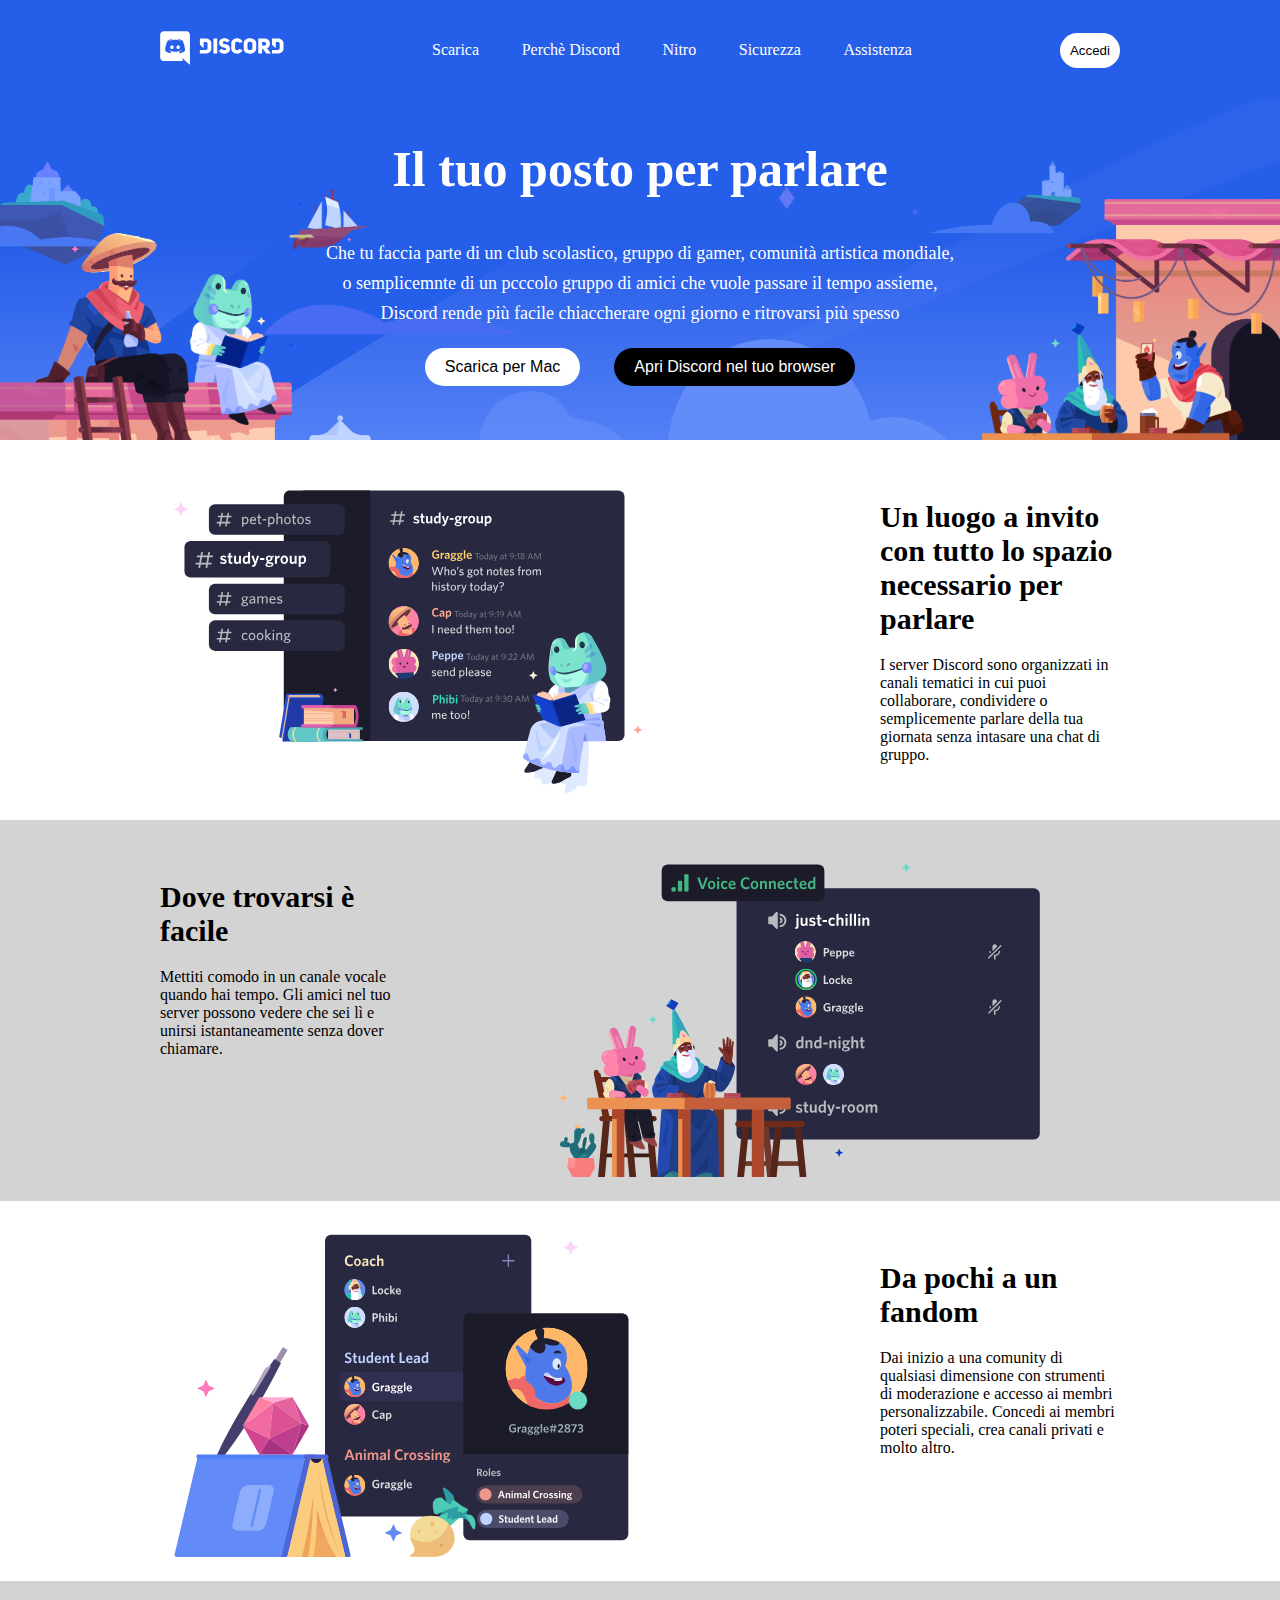
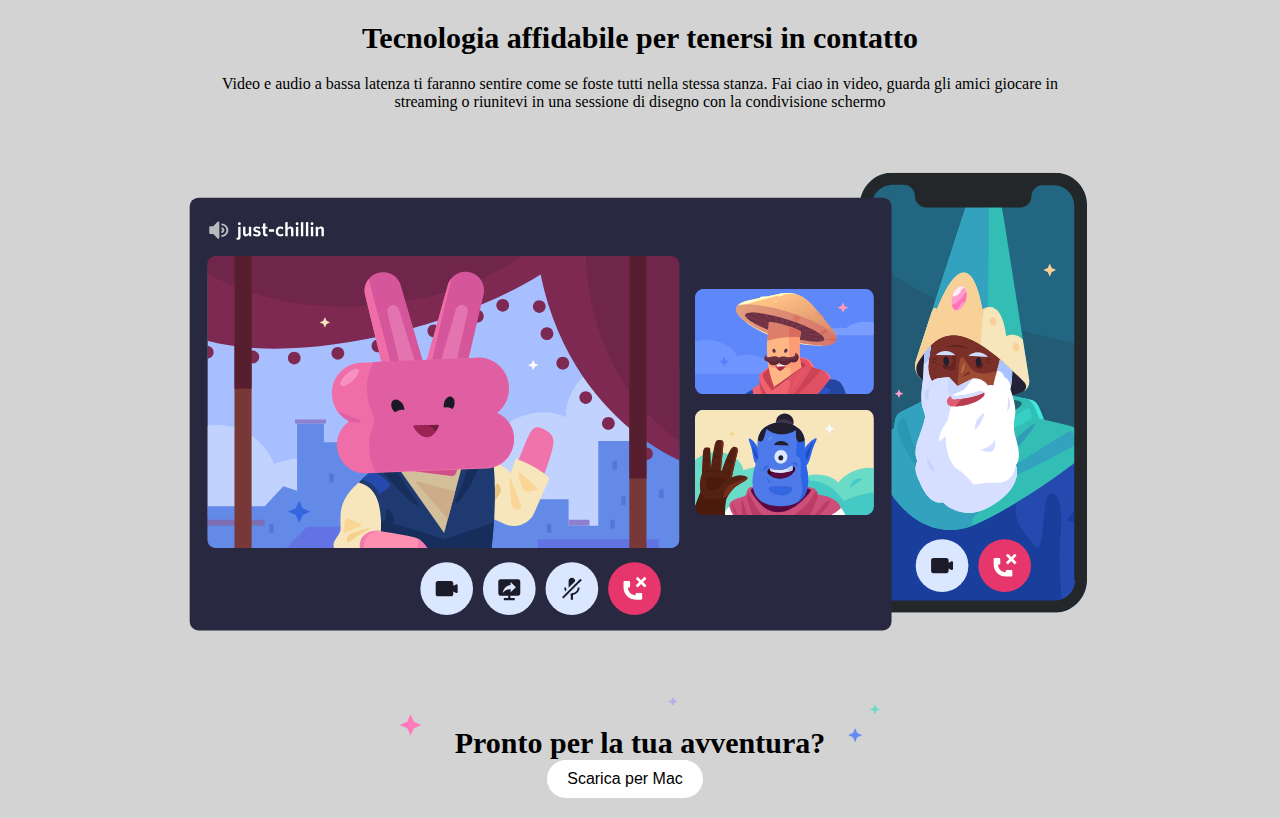
==== index.html @ 035c0051 "added content large content main" ====
<!DOCTYPE html>
<html lang="en">
    <head>
        <meta charset="UTF-8">
        <meta http-equiv="X-UA-Compatible" content="IE=edge">
        <meta name="viewport" content="width=device-width, initial-scale=1.0">
        <link rel="stylesheet" href="css/style.css">
        <title>Struttura Discord</title>
    </head>
    <body>
        <header>
            <div class="container">
                <div class="row">
                    <div class="col-logo">
                        <img src="./img/logo.svg" alt="">
                    </div>
                    <div class="col-items">
                        <ul>
                            <li>Scarica</li>
                            <li>Perchè Discord</li>
                            <li>Nitro</li>
                            <li>Sicurezza</li>
                            <li>Assistenza</li>
                        </ul>
                    </div>
                    <div class="col-button">
                        <button class="login">Accedi</button>
                    </div>
                </div>
            </div>
        </header>
        <main>
            <div class="background-img">
                <div class="container-sm padding-vertical-20">
                    <div class="row">
                        <div class="col-download">
                            <h1>Il tuo posto per parlare</h1>
                            <p class="padding-vertical-20">
                                Che tu faccia parte di un club scolastico, gruppo di gamer, comunità artistica mondiale, o semplicemnte di un pcccolo gruppo di amici che vuole passare il tempo assieme, Discord rende più facile chiaccherare ogni giorno e ritrovarsi più spesso
                            </p>
                            <button class="btn-download">Scarica per Mac</button>
                            <button class="btn-open">Apri Discord nel tuo browser</button>
                        </div>
                    </div>
                </div>
            </div>
            <div class="container padding-vertical-20">
                <div class="row align-top">
                    <div class="col-img">
                        <img src="./img/item1.svg" alt="">
                    </div>
                    <div class="col-text">
                        <h2 class="padding-vertical-20">Un luogo a invito con tutto lo spazio necessario per parlare</h2>
                        <p>
                            I server Discord sono organizzati in canali tematici in cui puoi collaborare, condividere o semplicemente parlare della tua giornata senza intasare una chat di gruppo.
                        </p>
                    </div>
                </div>
            </div>
            <div class="background-grey">
                <div class="container padding-vertical-20">
                    <div class="row align-top">
                        <div class="col-text">
                            <h2 class="padding-vertical-20">Dove trovarsi è facile</h2>
                            <p>
                                Mettiti comodo in un canale vocale quando hai tempo. Gli amici nel tuo server possono vedere che sei lì e unirsi istantaneamente senza dover chiamare.
                            </p>
                        </div>
                        <div class="col-img">
                            <img src="./img/item2.svg" alt="">
                        </div>
                    </div>
                </div>
            </div>
            <div class="container padding-vertical-20">
                <div class="row align-top">
                    <div class="col-img">
                        <img src="./img/item3.svg" alt="">
                    </div>
                    <div class="col-text">
                        <h2 class="padding-vertical-20">Da pochi a un fandom</h2>
                        <p>
                            Dai inizio a una comunity di qualsiasi dimensione con strumenti di moderazione e accesso ai membri personalizzabile. Concedi ai membri poteri speciali, crea canali privati e molto altro.
                        </p>
                    </div>
                </div>
            </div>
            <div class="background-grey">
                <div class="container padding-vertical-20">
                    <div class="row">
                        <div class="col-100">
                            <h2 class="padding-vertical-20">Tecnologia affidabile per tenersi in contatto</h2>
                            <p class="padding-horizontal-50">
                                Video e audio a bassa latenza ti faranno sentire come se foste tutti nella stessa stanza. Fai ciao in video, guarda gli amici giocare in streaming o riunitevi in una sessione di disegno con la condivisione schermo
                            </p>
                            <img class="img-monitor" src="./img/item4-big.svg" alt="">
                            <div>
                                <img class="img-stars" src="./img/stars.svg" alt="">
                                <h2 class="margin-negative">Pronto per la tua avventura?</h2>
                            </div>
                            <button class="btn-download">Scarica per Mac</button>
                        </div>
                    </div>
                </div>
            </div>
        </main>
    </body>
</html>
---- css/style.css ----
*{
    margin: 0;
    padding: 0;
    box-sizing: border-box;
}

/* utils */
.container{
    width: 75%;
    margin: 0 auto;
}

.row{
    width: 100%;
    display: flex;
    align-items: center;
    justify-content: space-between;
}

.align-top{
    display: flex;
    align-items: flex-start;
}

.padding-vertical-20{
    padding: 20px 0;
}

.padding-horizontal-50{
    padding: 0 50px;
}

.background-grey{
    background-color: #d3d3d3;
}

.margin-negative{
    margin-top: -20px;
}

h2{
    font-size: 30px;
}

/* inizio header */
header{
    height: 100px;
    background-color: #255EE9;
    display: flex;
    align-items: center;
}

ul{
    display: flex;
    justify-content: space-between;
    list-style-type: none;
    padding-left: 0px;
    width: 100%;
}

li{
    text-align: center;
    /* padding-top: 5px; */
}

/* .col-logo, .col-button{
    width: 25%;
} */

.col-items{
    width: 50%;
    color: #ffffff;
}

.login{
    background-color: #ffffff;
    color: #000000;
    border: none;
    border-radius: 20px;
    padding: 10px;
}

/* fine header */

/* inizio main */
.background-img{
    background-image: url(../img/jumbo.png);
    background-size: cover;
}

.container-sm{
    width: 50%;
    margin: 0 auto;
    padding: 20px 0px;
}

.col-download{
    width: 100%;
    color: #ffffff;
    text-align: center;
    height: 300px;
}

.col-download h1{
    font-size: 50px;
    padding: 20px;
}

.col-download p{
    font-size: 18px;
    line-height: 30px;
}

.btn-download{
    background-color: #ffffff;
    color: #000000;
    border: none;
    font-size: 16px;
    padding: 10px 20px;
    border-radius: 20px;
    margin-right: 30px;
}

.btn-open{
    background-color: #000000;
    color: #ffffff;
    border: none;
    font-size: 16px;
    padding: 10px 20px;
    border-radius: 20px;
}

.col-img{
    width: 60%;
}

.col-text{
    width: 25%;
    padding-top: 20px;
}

.col-img img{
    width: 90%;
}

.col-100{
    width: 100%;
    text-align: center;
}

.img-monitor{
    width: 100%;
}

.img-stars{
    width: 50%;
}
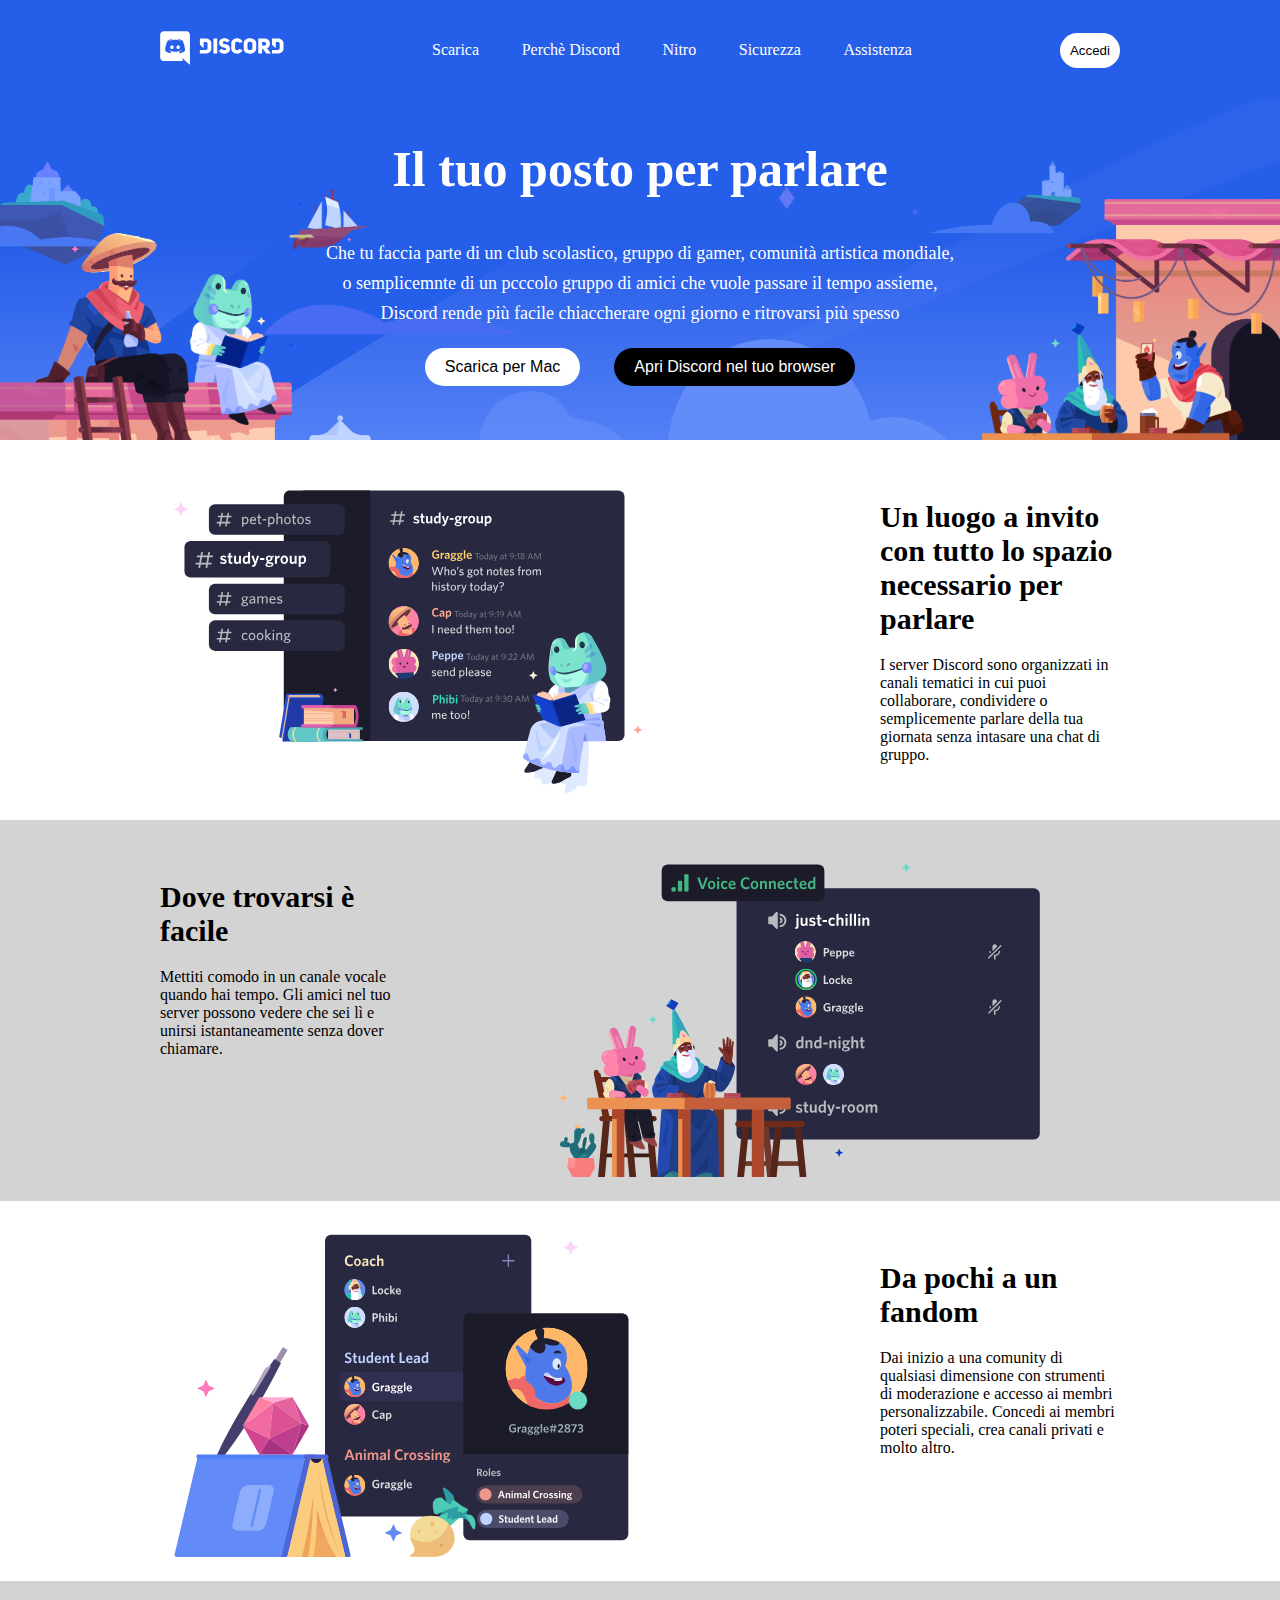
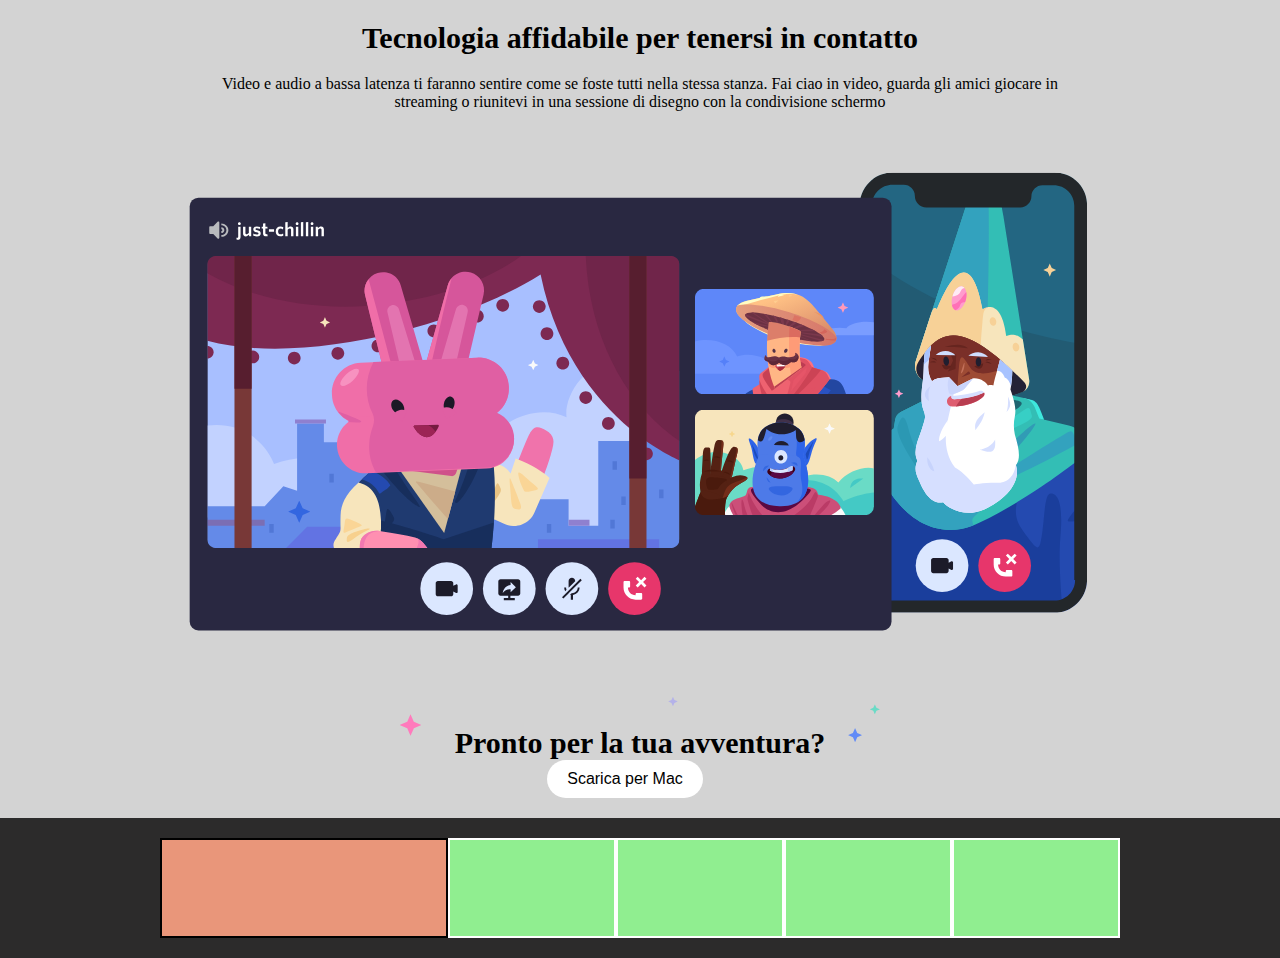
==== commit c3a839ee: "added footer containers" ====
--- a/index.html
+++ b/index.html
@@ -104,5 +104,26 @@
                 </div>
             </div>
         </main>
+        <footer>
+            <div class="container padding-vertical-20">
+                <div class="row">
+                    <div class="col-social">
+                        
+                    </div>
+                    <div class="col-products">
+
+                    </div>
+                    <div class="col-contacts">
+
+                    </div>
+                    <div class="col-resources">
+
+                    </div>
+                    <div class="col-name">
+
+                    </div>
+                </div>
+            </div>
+        </footer>
     </body>
 </html>--- a/css/style.css
+++ b/css/style.css
@@ -154,4 +154,24 @@
 
 .img-stars{
     width: 50%;
+}
+/* fine main */
+
+/* inizio footer */
+footer{
+    background-color: #2c2b2b;
+}
+
+.col-social{
+    width: 30%;
+    background-color:darksalmon;
+    border: 2px black solid;
+    height: 100px;
+}
+
+.col-products, .col-contacts, .col-resources, .col-name{
+    width: calc(70% / 4);
+    background-color: lightgreen;
+    border: 2px white solid;
+    height: 100px;
 }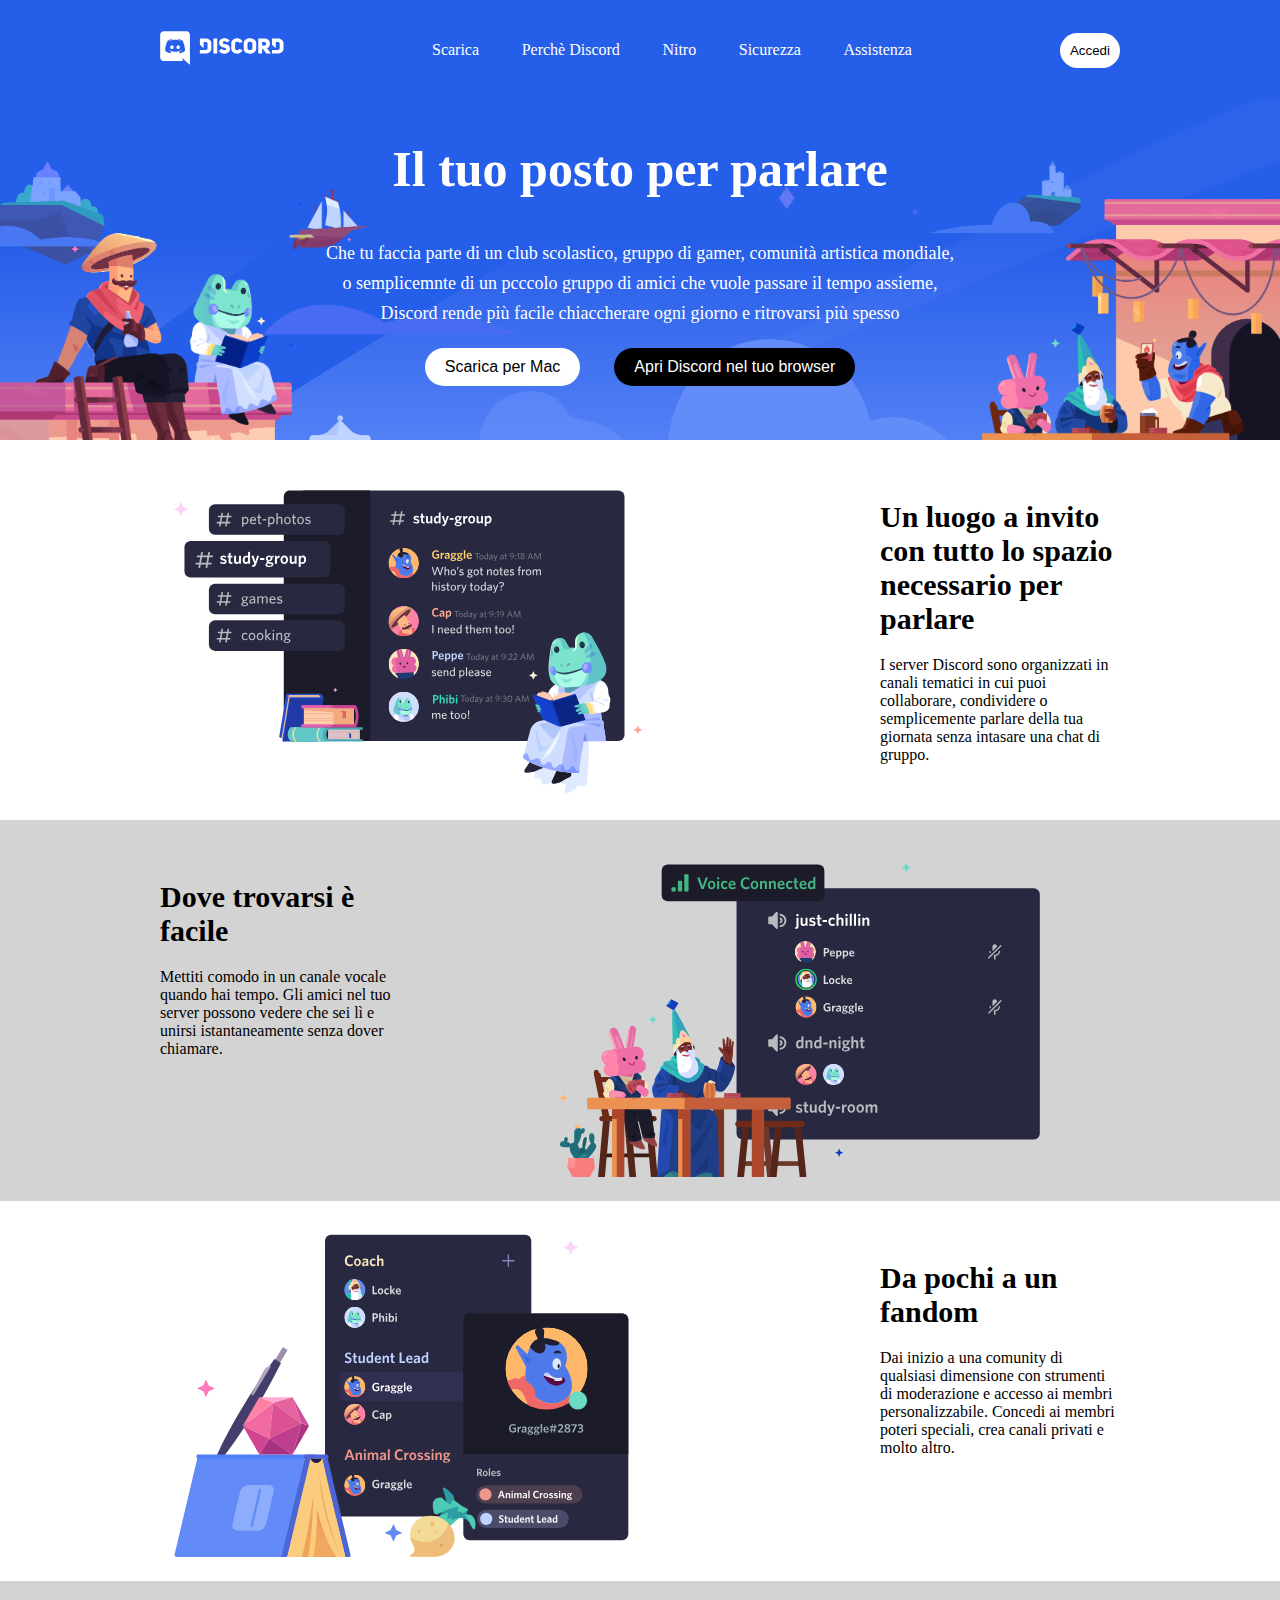
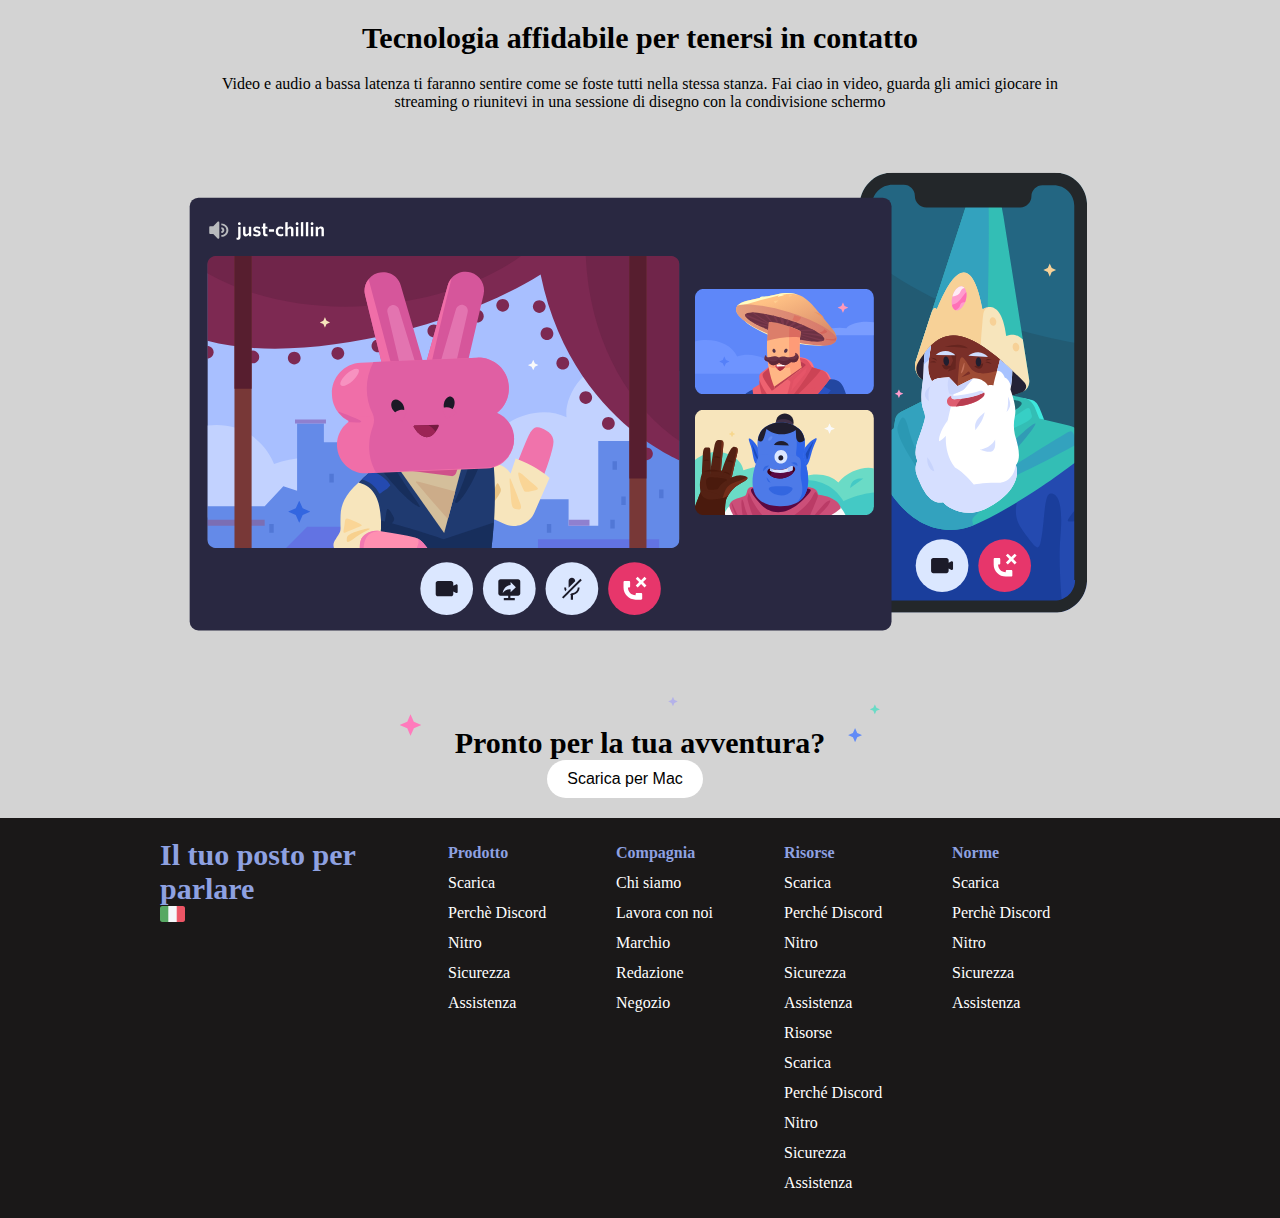
==== commit 18f77cf6: "added contents footer" ====
--- a/index.html
+++ b/index.html
@@ -106,21 +106,56 @@
         </main>
         <footer>
             <div class="container padding-vertical-20">
-                <div class="row">
+                <div class="row align-top">
                     <div class="col-social">
-                        
+                        <h2 class=".padding-bottom-20 font-color">Il tuo posto per parlare</h2>
+                        <img class="italy" src="./img/ita.png" alt="">
                     </div>
                     <div class="col-products">
-
+                        <ul>
+                            <li class="font-color"><strong>Prodotto</strong></li>
+                            <li>Scarica</li>
+                            <li>Perchè Discord</li>
+                            <li>Nitro</li>
+                            <li>Sicurezza</li>
+                            <li>Assistenza</li>
+                        </ul>
                     </div>
                     <div class="col-contacts">
-
+                        <ul>
+                            <li class="font-color"><strong>Compagnia</strong></li>
+                            <li>Chi siamo</li>
+                            <li>Lavora con noi</li>
+                            <li>Marchio</li>
+                            <li>Redazione</li>
+                            <li>Negozio</li>
+                        </ul>
                     </div>
                     <div class="col-resources">
-
+                        <ul>
+                            <li class="font-color"><strong>Risorse</strong></li>
+                            <li>Scarica</li>
+                            <li>Perché Discord</li>
+                            <li>Nitro</li>
+                            <li>Sicurezza</li>
+                            <li>Assistenza</li>
+                            <li>Risorse</li>
+                            <li>Scarica</li>
+                            <li>Perché Discord</li>
+                            <li>Nitro</li>
+                            <li>Sicurezza</li>
+                            <li>Assistenza</li>
+                        </ul>
                     </div>
                     <div class="col-name">
-
+                        <ul>
+                            <li class="font-color"><strong>Norme</strong></li>
+                            <li>Scarica</li>
+                            <li>Perchè Discord</li>
+                            <li>Nitro</li>
+                            <li>Sicurezza</li>
+                            <li>Assistenza</li>
+                        </ul>
                     </div>
                 </div>
             </div>
--- a/css/style.css
+++ b/css/style.css
@@ -26,12 +26,20 @@
     padding: 20px 0;
 }
 
+.padding-bottom-20{
+    padding-bottom: 20px;
+}
+
 .padding-horizontal-50{
     padding: 0 50px;
 }
 
 .background-grey{
     background-color: #d3d3d3;
+}
+
+.font-color{
+    color: #8EA1E1;
 }
 
 .margin-negative{
@@ -50,7 +58,7 @@
     align-items: center;
 }
 
-ul{
+header ul{
     display: flex;
     justify-content: space-between;
     list-style-type: none;
@@ -58,7 +66,7 @@
     width: 100%;
 }
 
-li{
+header li{
     text-align: center;
     /* padding-top: 5px; */
 }
@@ -159,19 +167,27 @@
 
 /* inizio footer */
 footer{
-    background-color: #2c2b2b;
+    background-color: #1a1818;
+    color: #ffffff;
+}
+
+footer ul{
+    list-style-type: none;
+    width: 100%;
+}
+
+footer li{
+    line-height: 30px;
 }
 
 .col-social{
     width: 30%;
-    background-color:darksalmon;
-    border: 2px black solid;
-    height: 100px;
 }
 
 .col-products, .col-contacts, .col-resources, .col-name{
     width: calc(70% / 4);
-    background-color: lightgreen;
-    border: 2px white solid;
-    height: 100px;
+}
+
+.italy{
+    width: 25px;
 }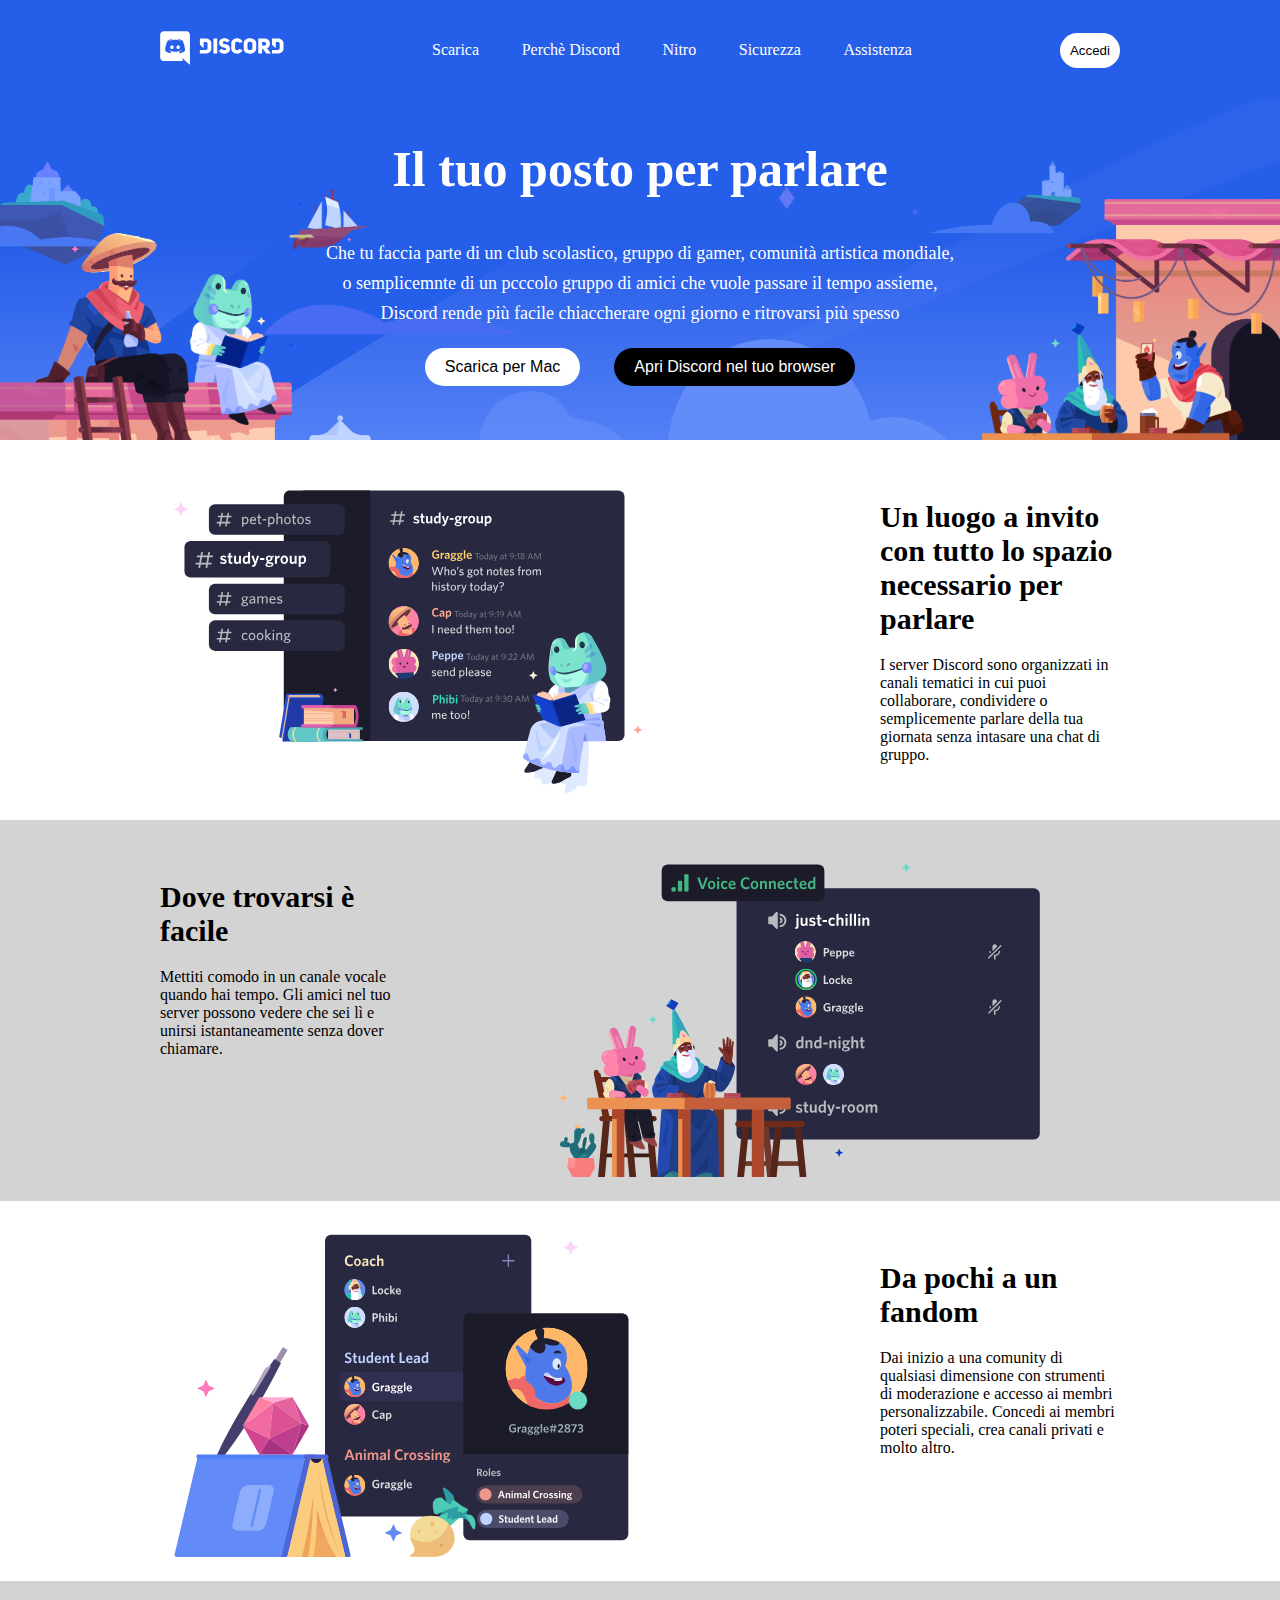
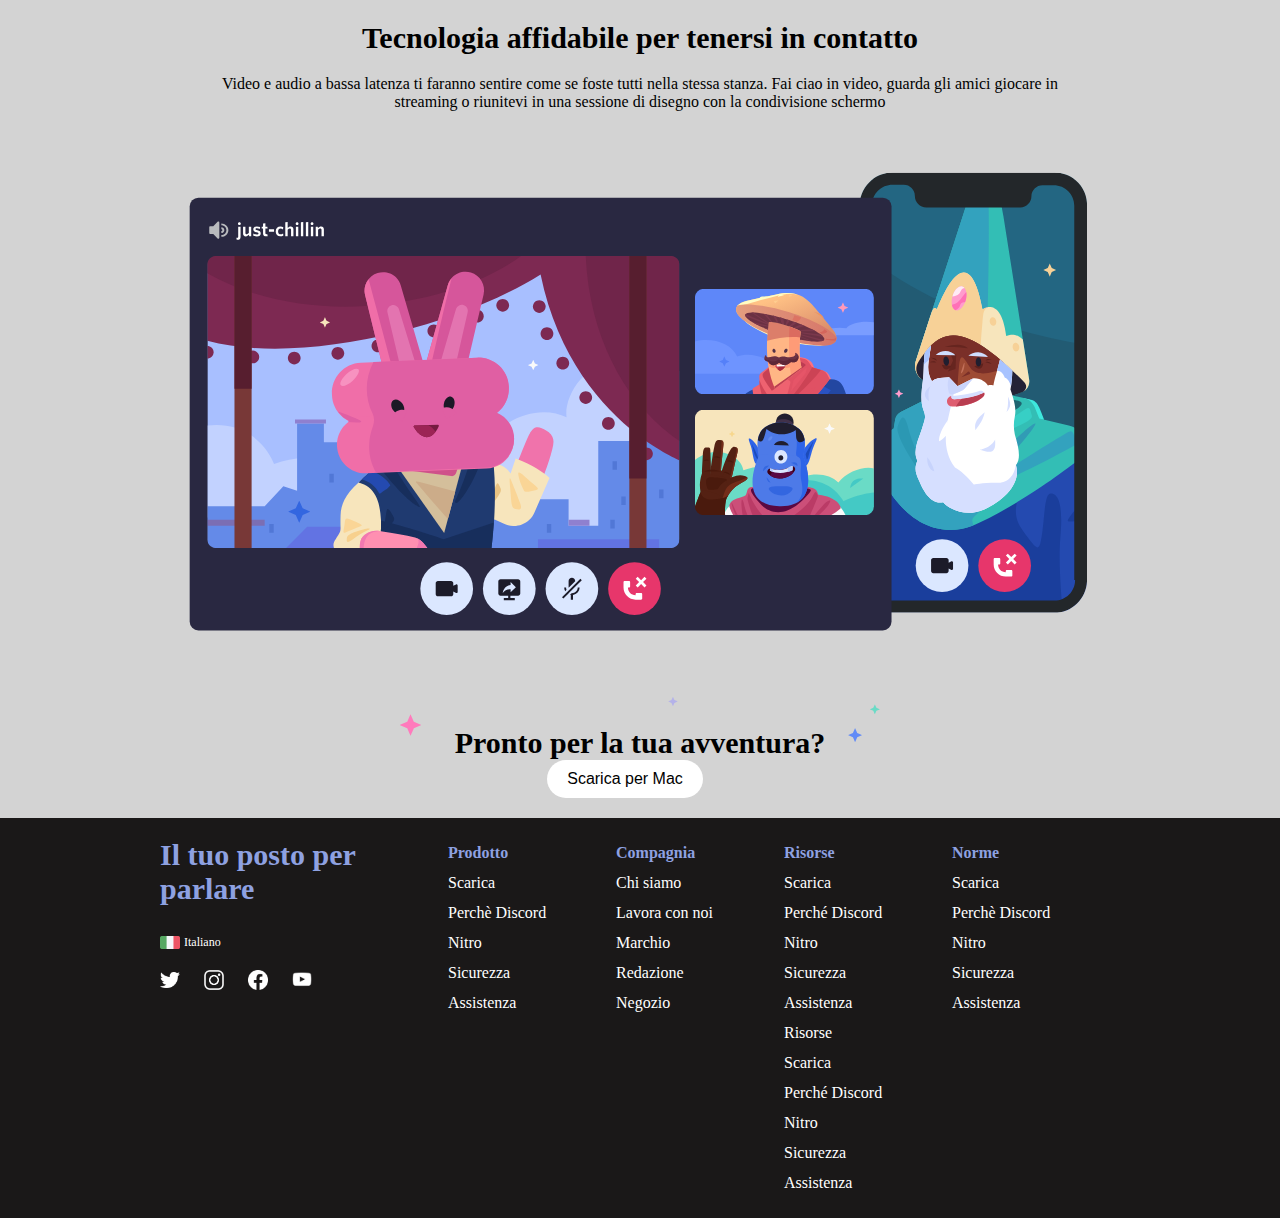
==== commit 8580519b: "added image social footer" ====
--- a/index.html
+++ b/index.html
@@ -108,8 +108,15 @@
             <div class="container padding-vertical-20">
                 <div class="row align-top">
                     <div class="col-social">
-                        <h2 class=".padding-bottom-20 font-color">Il tuo posto per parlare</h2>
+                        <h2 class="padding-bottom-20 font-color">Il tuo posto per parlare</h2>
                         <img class="italy" src="./img/ita.png" alt="">
+                        <span>Italiano</span>
+                        <div class="social">
+                            <img src="./img/twitter.png" alt="">
+                            <img src="./img/instagram.png" alt="">
+                            <img src="./img/facebook.png" alt="">
+                            <img src="./img/youtube.png" alt="">
+                        </div>
                     </div>
                     <div class="col-products">
                         <ul>
--- a/css/style.css
+++ b/css/style.css
@@ -188,6 +188,16 @@
     width: calc(70% / 4);
 }
 
-.italy{
-    width: 25px;
+footer img{
+    width: 20px;
+    padding: 10px 0;
+    vertical-align: middle;
+}
+
+.social img{
+    margin-right: 20px;
+}
+
+span{
+    font-size: 12px;
 }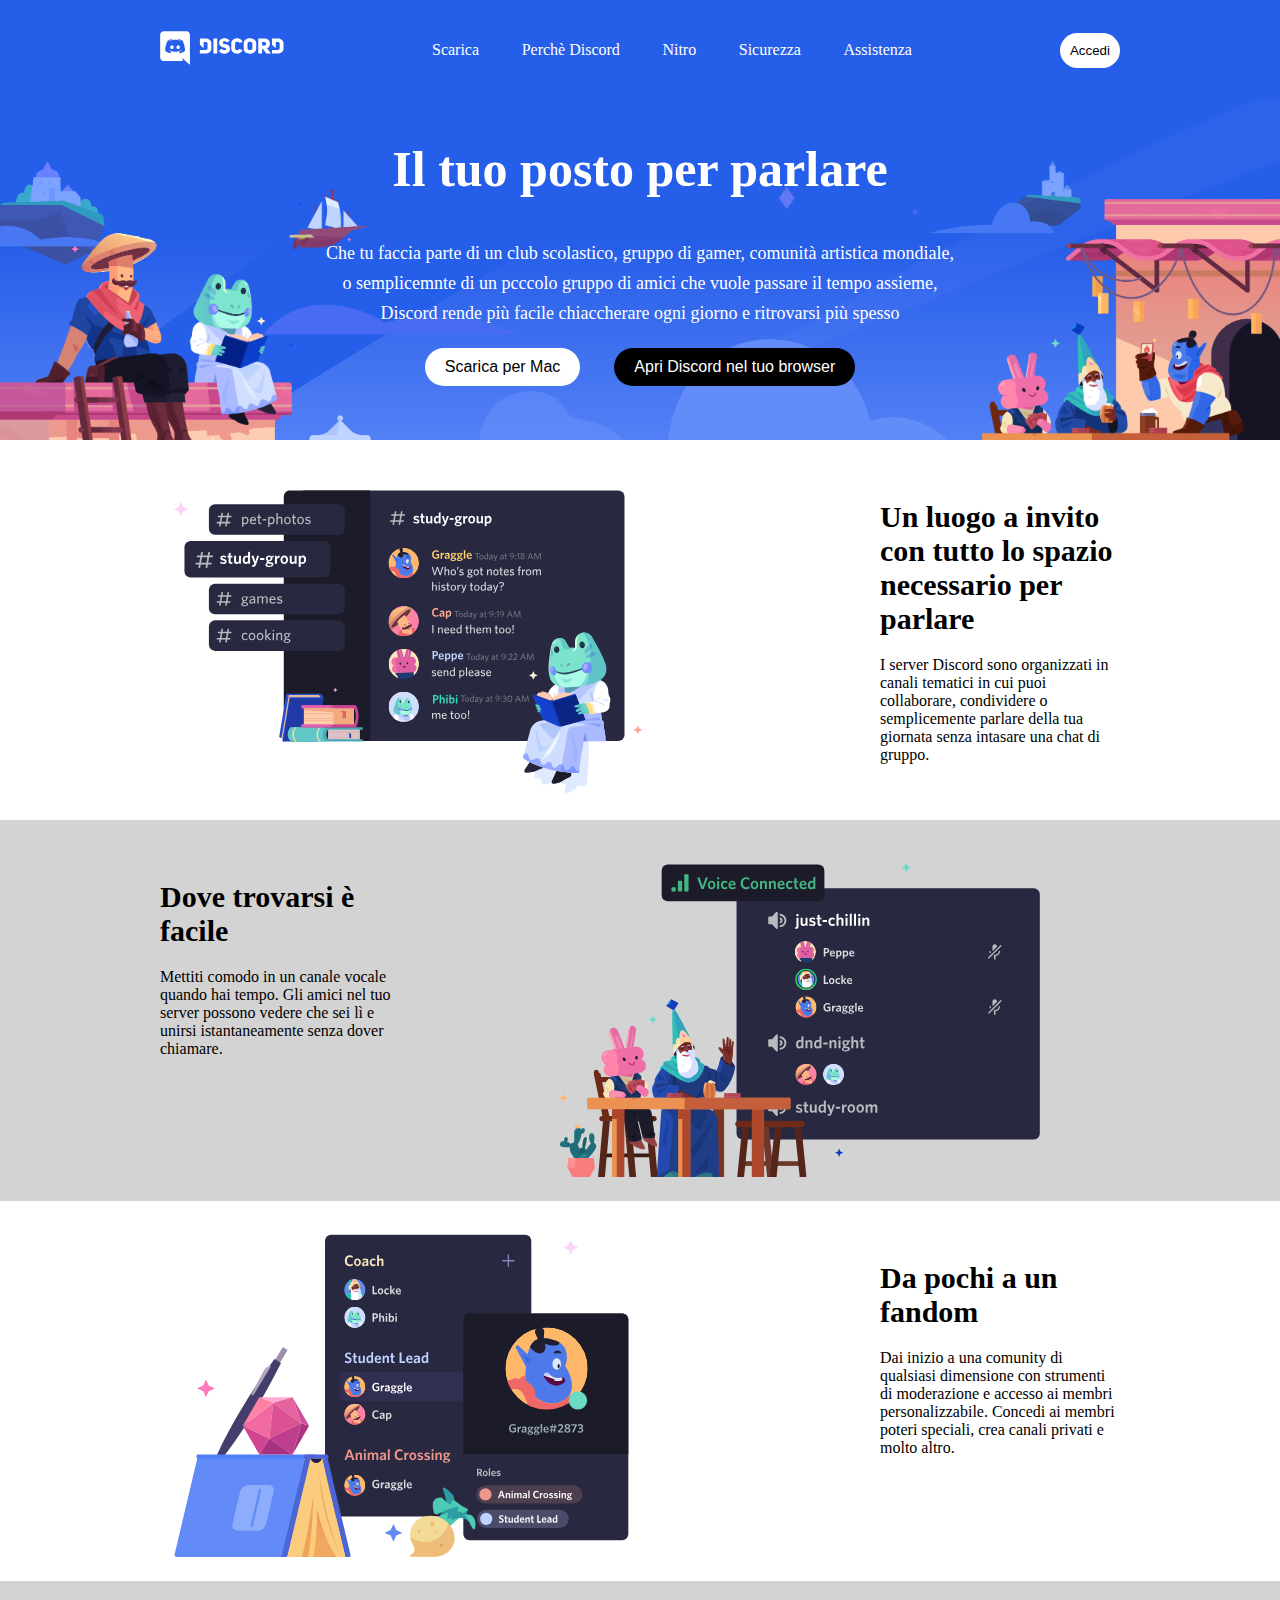
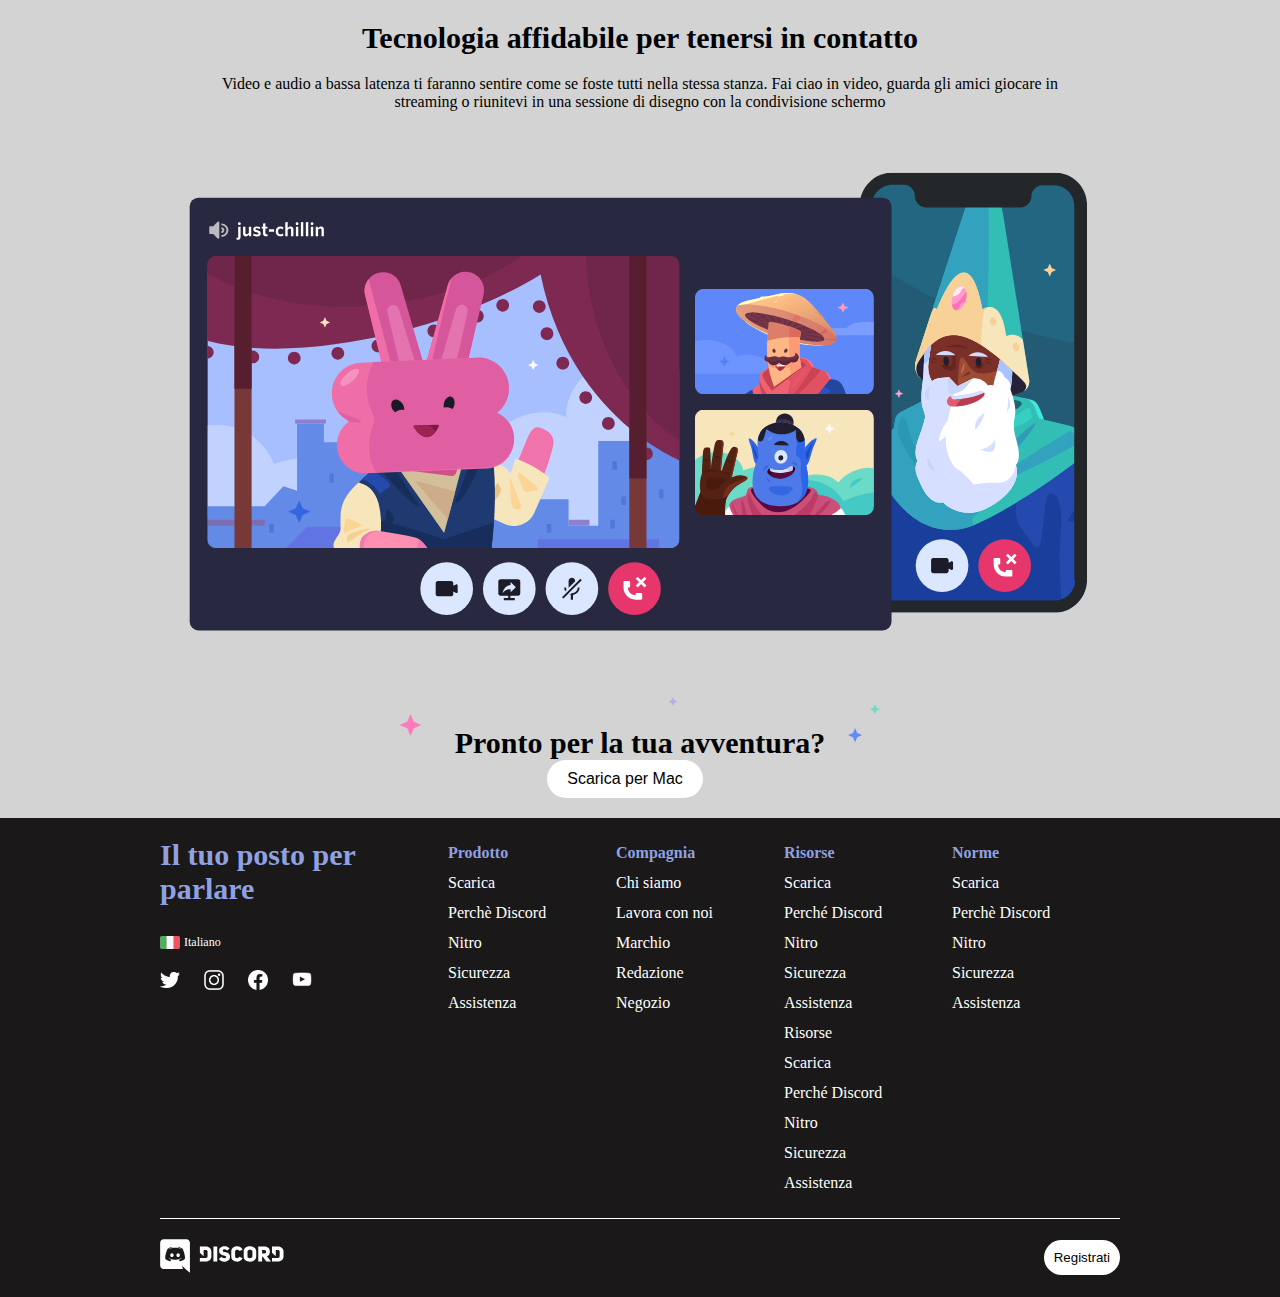
==== commit 46fc7456: "added logo bottom footer" ====
--- a/index.html
+++ b/index.html
@@ -166,6 +166,16 @@
                     </div>
                 </div>
             </div>
+            <div class="container border-top-white">
+                <div class="row">
+                    <div class="col-logo padding-vertical-20">
+                        <img src="./img/logo.svg" alt="">
+                    </div>
+                    <div class="col-login">
+                        <button class="login">Registrati</button>
+                    </div>
+                </div>
+            </div>
         </footer>
     </body>
 </html>--- a/css/style.css
+++ b/css/style.css
@@ -188,7 +188,7 @@
     width: calc(70% / 4);
 }
 
-footer img{
+.italy{
     width: 20px;
     padding: 10px 0;
     vertical-align: middle;
@@ -196,8 +196,14 @@
 
 .social img{
     margin-right: 20px;
+    width: 20px;
+    padding: 10px 0;
 }
 
 span{
     font-size: 12px;
+}
+
+.border-top-white{
+    border-top: 1px solid #ffffff
 }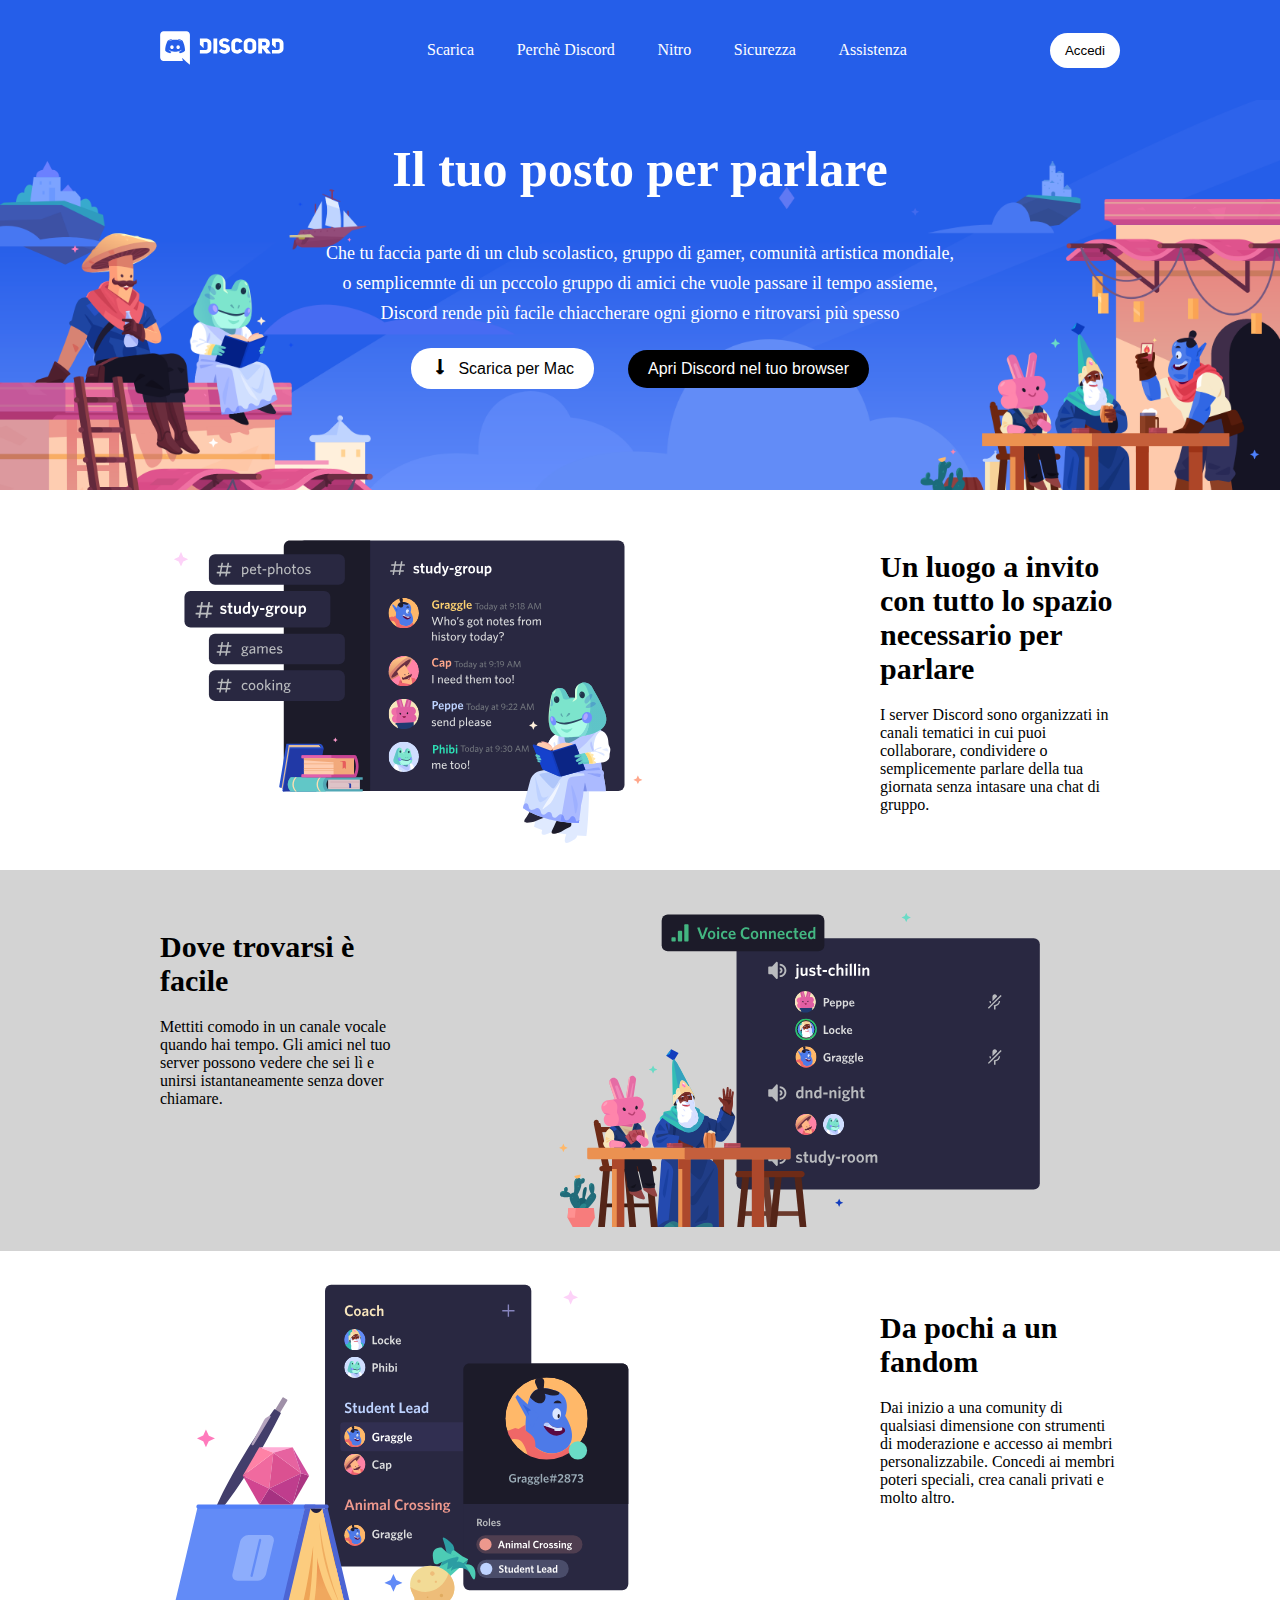
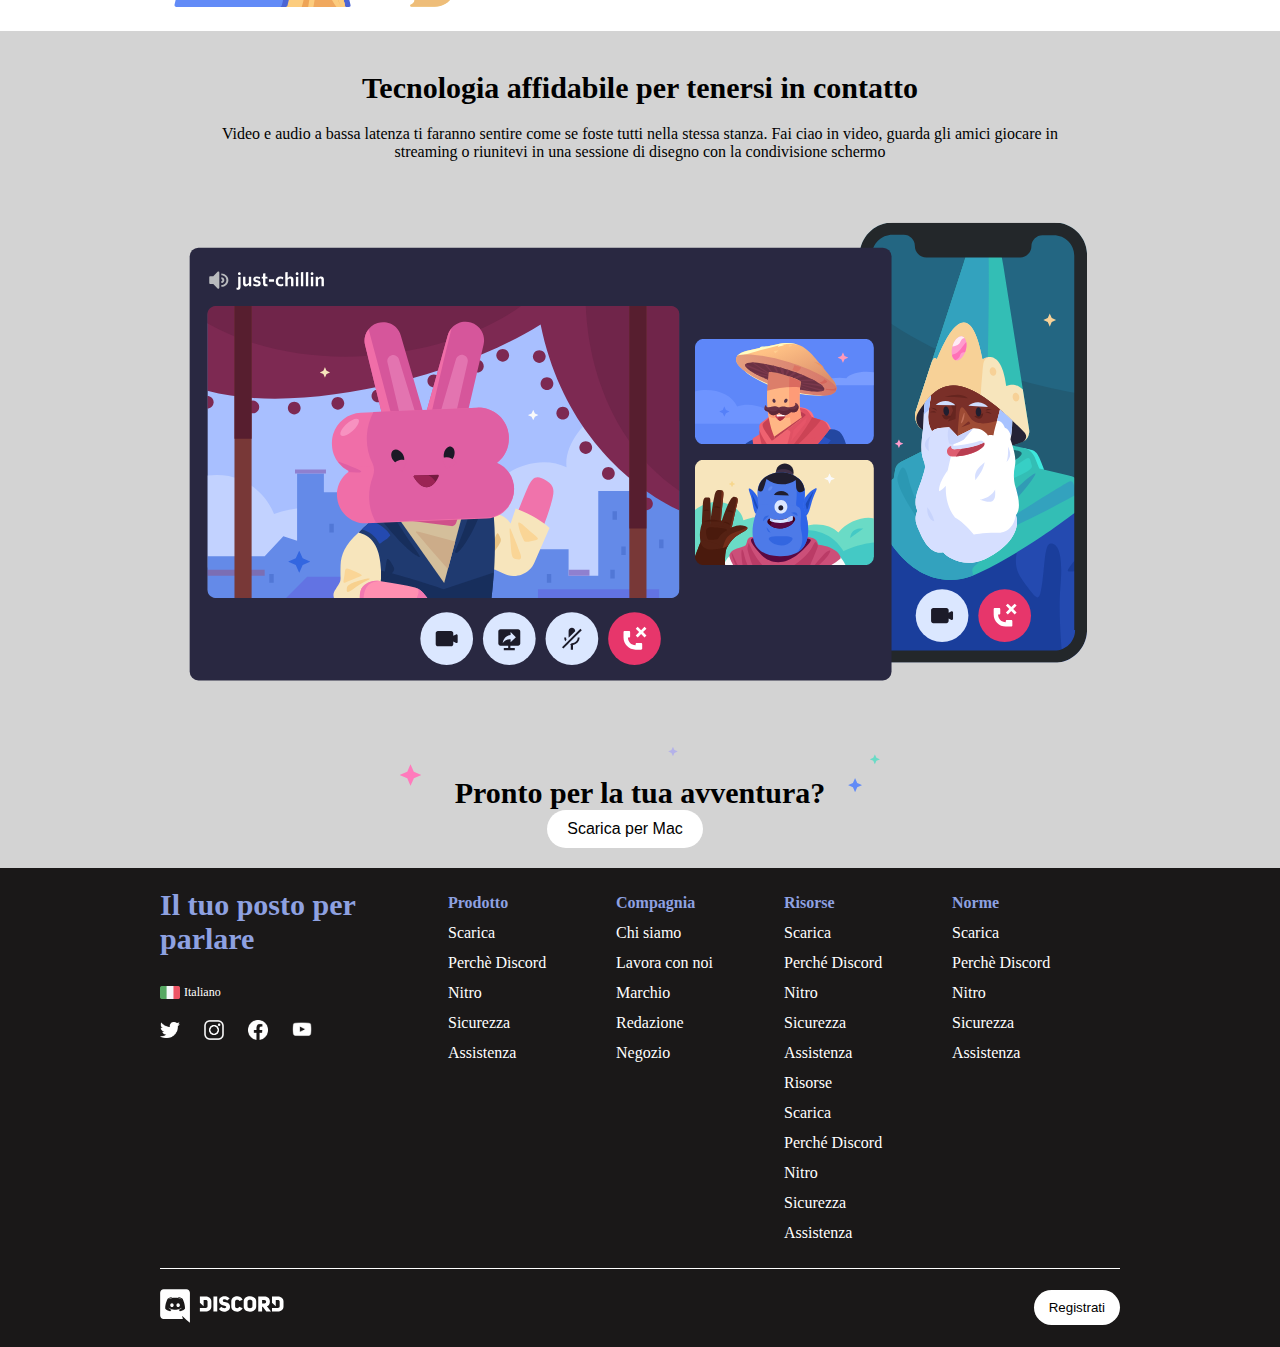
==== commit 2856ab8b: "added down arrow header" ====
--- a/index.html
+++ b/index.html
@@ -38,7 +38,7 @@
                             <p class="padding-vertical-20">
                                 Che tu faccia parte di un club scolastico, gruppo di gamer, comunità artistica mondiale, o semplicemnte di un pcccolo gruppo di amici che vuole passare il tempo assieme, Discord rende più facile chiaccherare ogni giorno e ritrovarsi più spesso
                             </p>
-                            <button class="btn-download">Scarica per Mac</button>
+                            <button class="btn-download"><span class="down-arrow"></span> Scarica per Mac</button>
                             <button class="btn-open">Apri Discord nel tuo browser</button>
                         </div>
                     </div>
--- a/css/style.css
+++ b/css/style.css
@@ -68,12 +68,7 @@
 
 header li{
     text-align: center;
-    /* padding-top: 5px; */
-}
-
-/* .col-logo, .col-button{
-    width: 25%;
-} */
+}
 
 .col-items{
     width: 50%;
@@ -85,7 +80,7 @@
     color: #000000;
     border: none;
     border-radius: 20px;
-    padding: 10px;
+    padding: 10px 15px;
 }
 
 /* fine header */
@@ -102,11 +97,18 @@
     padding: 20px 0px;
 }
 
+.down-arrow::before{
+    content: '\1F817';
+    font-size: 18px;
+    font-weight: bold;
+    margin-right: 5px;
+}
+
 .col-download{
     width: 100%;
     color: #ffffff;
     text-align: center;
-    height: 300px;
+    height: 350px;
 }
 
 .col-download h1{
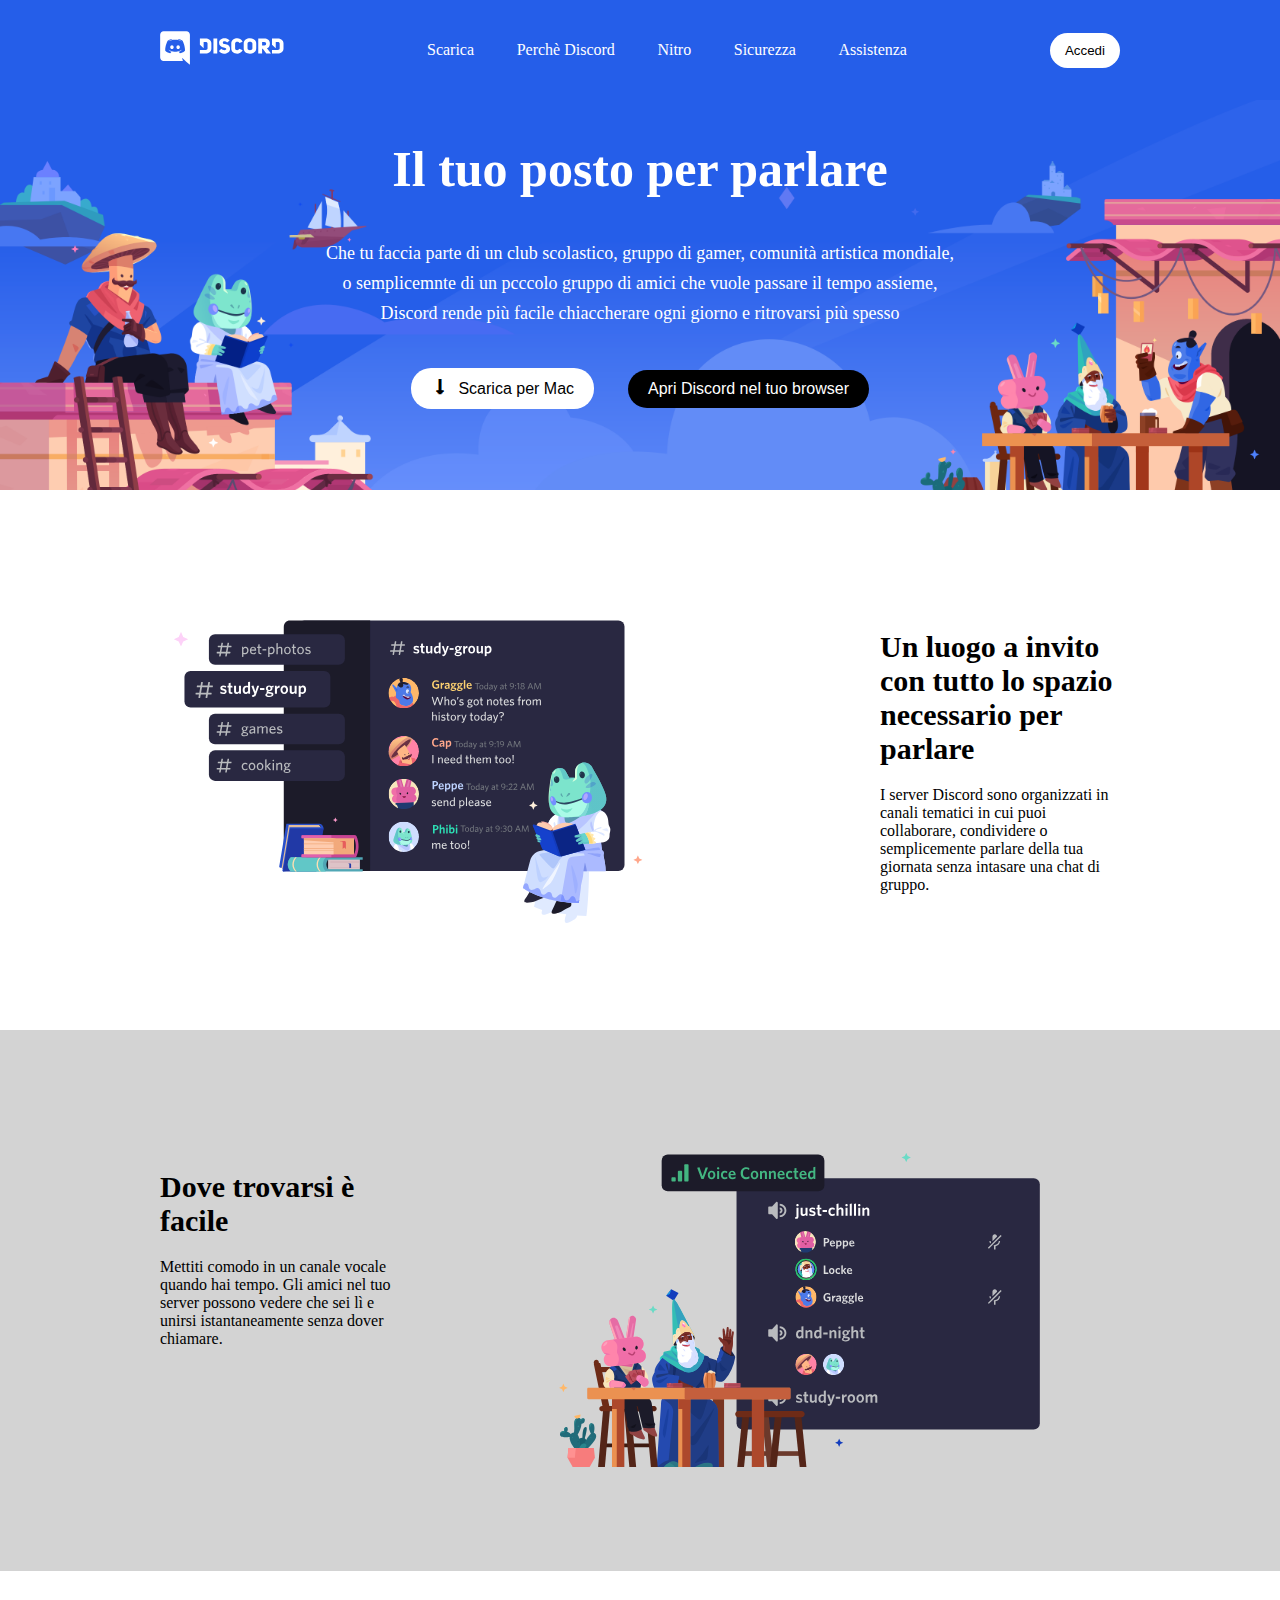
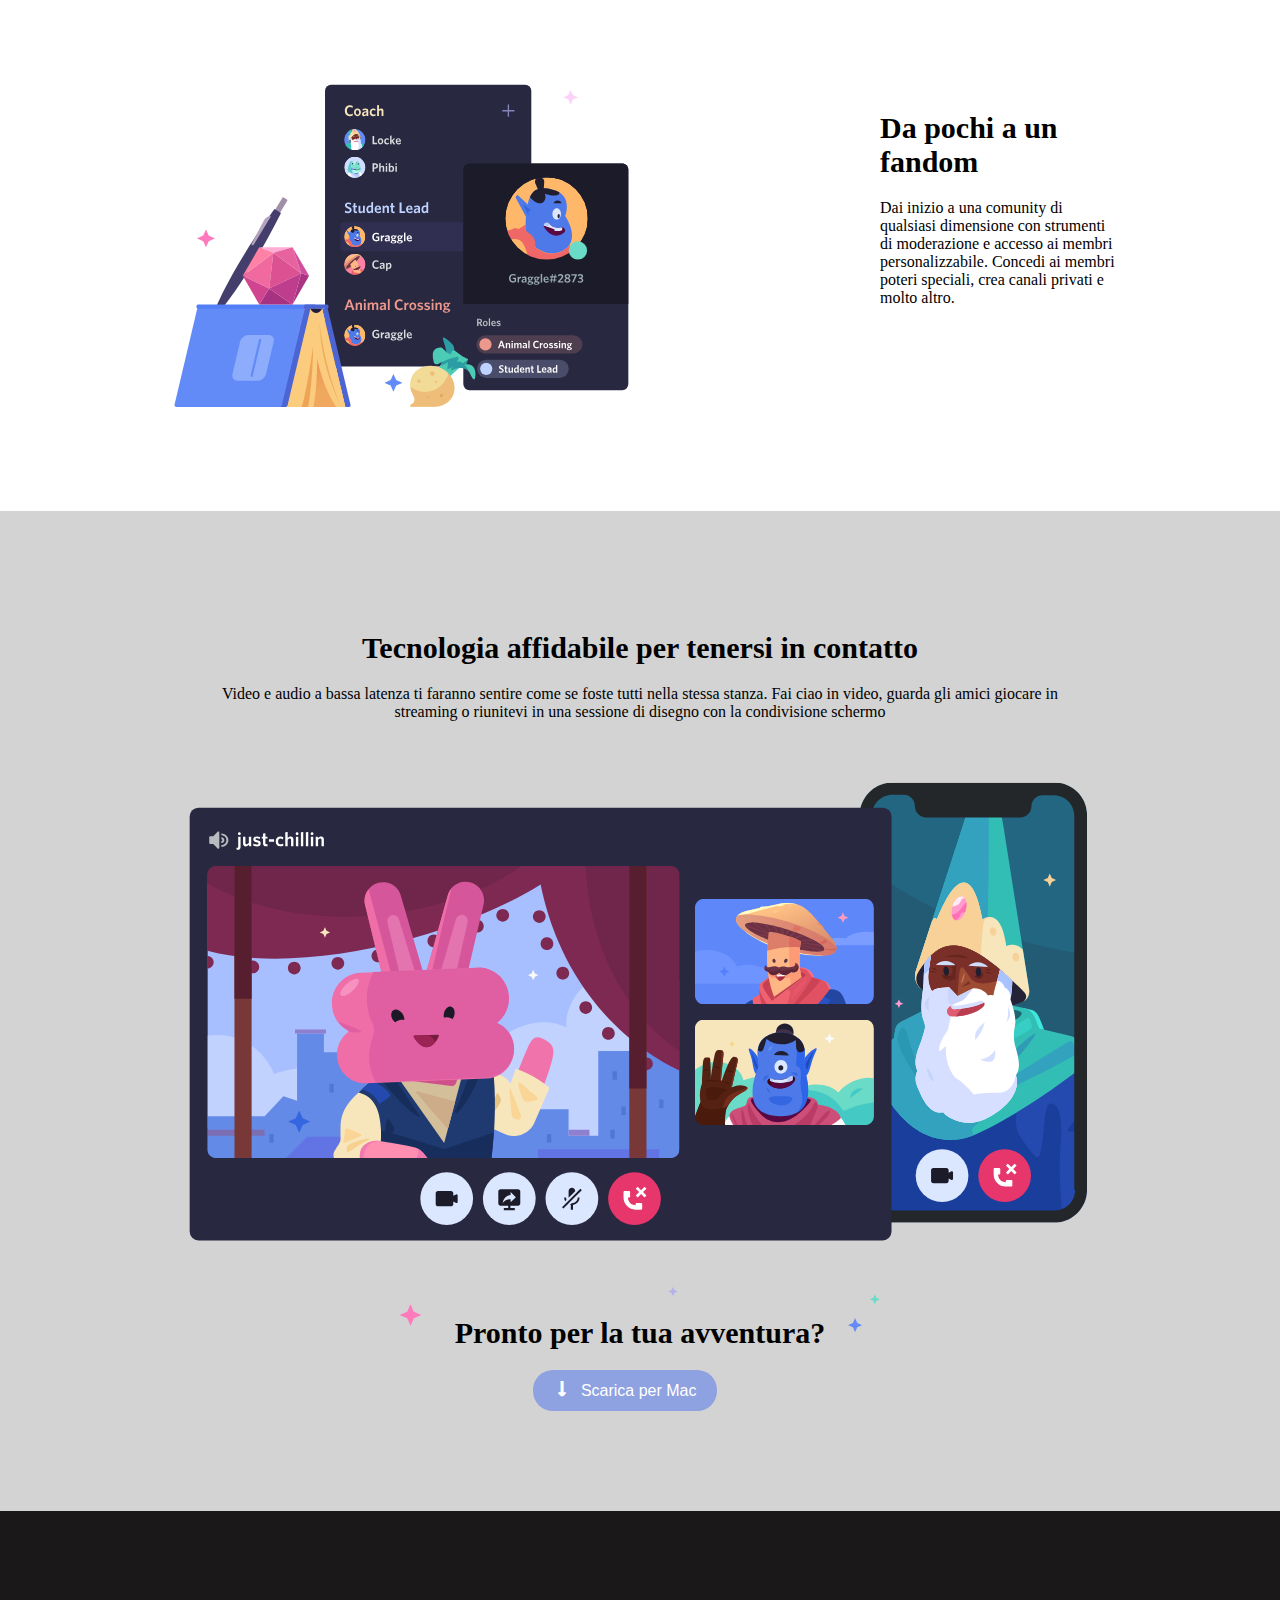
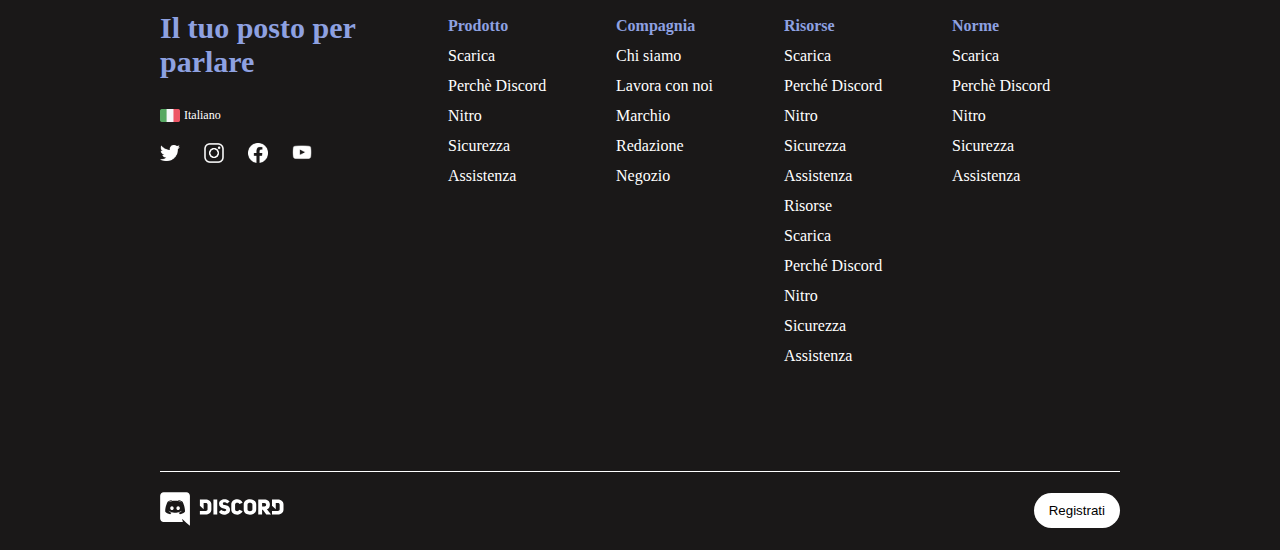
==== commit 939f1fc1: "added padding container main" ====
--- a/index.html
+++ b/index.html
@@ -31,20 +31,20 @@
         </header>
         <main>
             <div class="background-img">
-                <div class="container-sm padding-vertical-20">
+                <div class="container-sm padding-vertical-100">
                     <div class="row">
                         <div class="col-download">
                             <h1>Il tuo posto per parlare</h1>
                             <p class="padding-vertical-20">
                                 Che tu faccia parte di un club scolastico, gruppo di gamer, comunità artistica mondiale, o semplicemnte di un pcccolo gruppo di amici che vuole passare il tempo assieme, Discord rende più facile chiaccherare ogni giorno e ritrovarsi più spesso
                             </p>
-                            <button class="btn-download"><span class="down-arrow"></span> Scarica per Mac</button>
+                            <button class="btn-download btn-download-white"><span class="down-arrow"></span> Scarica per Mac</button>
                             <button class="btn-open">Apri Discord nel tuo browser</button>
                         </div>
                     </div>
                 </div>
             </div>
-            <div class="container padding-vertical-20">
+            <div class="container padding-vertical-100">
                 <div class="row align-top">
                     <div class="col-img">
                         <img src="./img/item1.svg" alt="">
@@ -58,7 +58,7 @@
                 </div>
             </div>
             <div class="background-grey">
-                <div class="container padding-vertical-20">
+                <div class="container padding-vertical-100">
                     <div class="row align-top">
                         <div class="col-text">
                             <h2 class="padding-vertical-20">Dove trovarsi è facile</h2>
@@ -72,7 +72,7 @@
                     </div>
                 </div>
             </div>
-            <div class="container padding-vertical-20">
+            <div class="container padding-vertical-100">
                 <div class="row align-top">
                     <div class="col-img">
                         <img src="./img/item3.svg" alt="">
@@ -86,7 +86,7 @@
                 </div>
             </div>
             <div class="background-grey">
-                <div class="container padding-vertical-20">
+                <div class="container padding-vertical-100">
                     <div class="row">
                         <div class="col-100">
                             <h2 class="padding-vertical-20">Tecnologia affidabile per tenersi in contatto</h2>
@@ -94,18 +94,18 @@
                                 Video e audio a bassa latenza ti faranno sentire come se foste tutti nella stessa stanza. Fai ciao in video, guarda gli amici giocare in streaming o riunitevi in una sessione di disegno con la condivisione schermo
                             </p>
                             <img class="img-monitor" src="./img/item4-big.svg" alt="">
-                            <div>
+                            <div class="margin-negative">
                                 <img class="img-stars" src="./img/stars.svg" alt="">
                                 <h2 class="margin-negative">Pronto per la tua avventura?</h2>
                             </div>
-                            <button class="btn-download">Scarica per Mac</button>
+                            <button class="btn-download btn-download_lightblue"><span class="down-arrow"></span> Scarica per Mac</button>
                         </div>
                     </div>
                 </div>
             </div>
         </main>
         <footer>
-            <div class="container padding-vertical-20">
+            <div class="container padding-vertical-100">
                 <div class="row align-top">
                     <div class="col-social">
                         <h2 class="padding-bottom-20 font-color">Il tuo posto per parlare</h2>
--- a/css/style.css
+++ b/css/style.css
@@ -24,6 +24,10 @@
 
 .padding-vertical-20{
     padding: 20px 0;
+}
+
+.padding-vertical-100{
+    padding: 100px 0;
 }
 
 .padding-bottom-20{
@@ -128,7 +132,17 @@
     font-size: 16px;
     padding: 10px 20px;
     border-radius: 20px;
-    margin-right: 30px;
+    margin: 20px 30px 0px 0px;
+}
+
+.btn-download-white{
+    background-color: #ffffff;
+    color: #000000;
+}
+
+.btn-download_lightblue{
+    background-color: #8EA1E1;
+    color:#ffffff;
 }
 
 .btn-open{
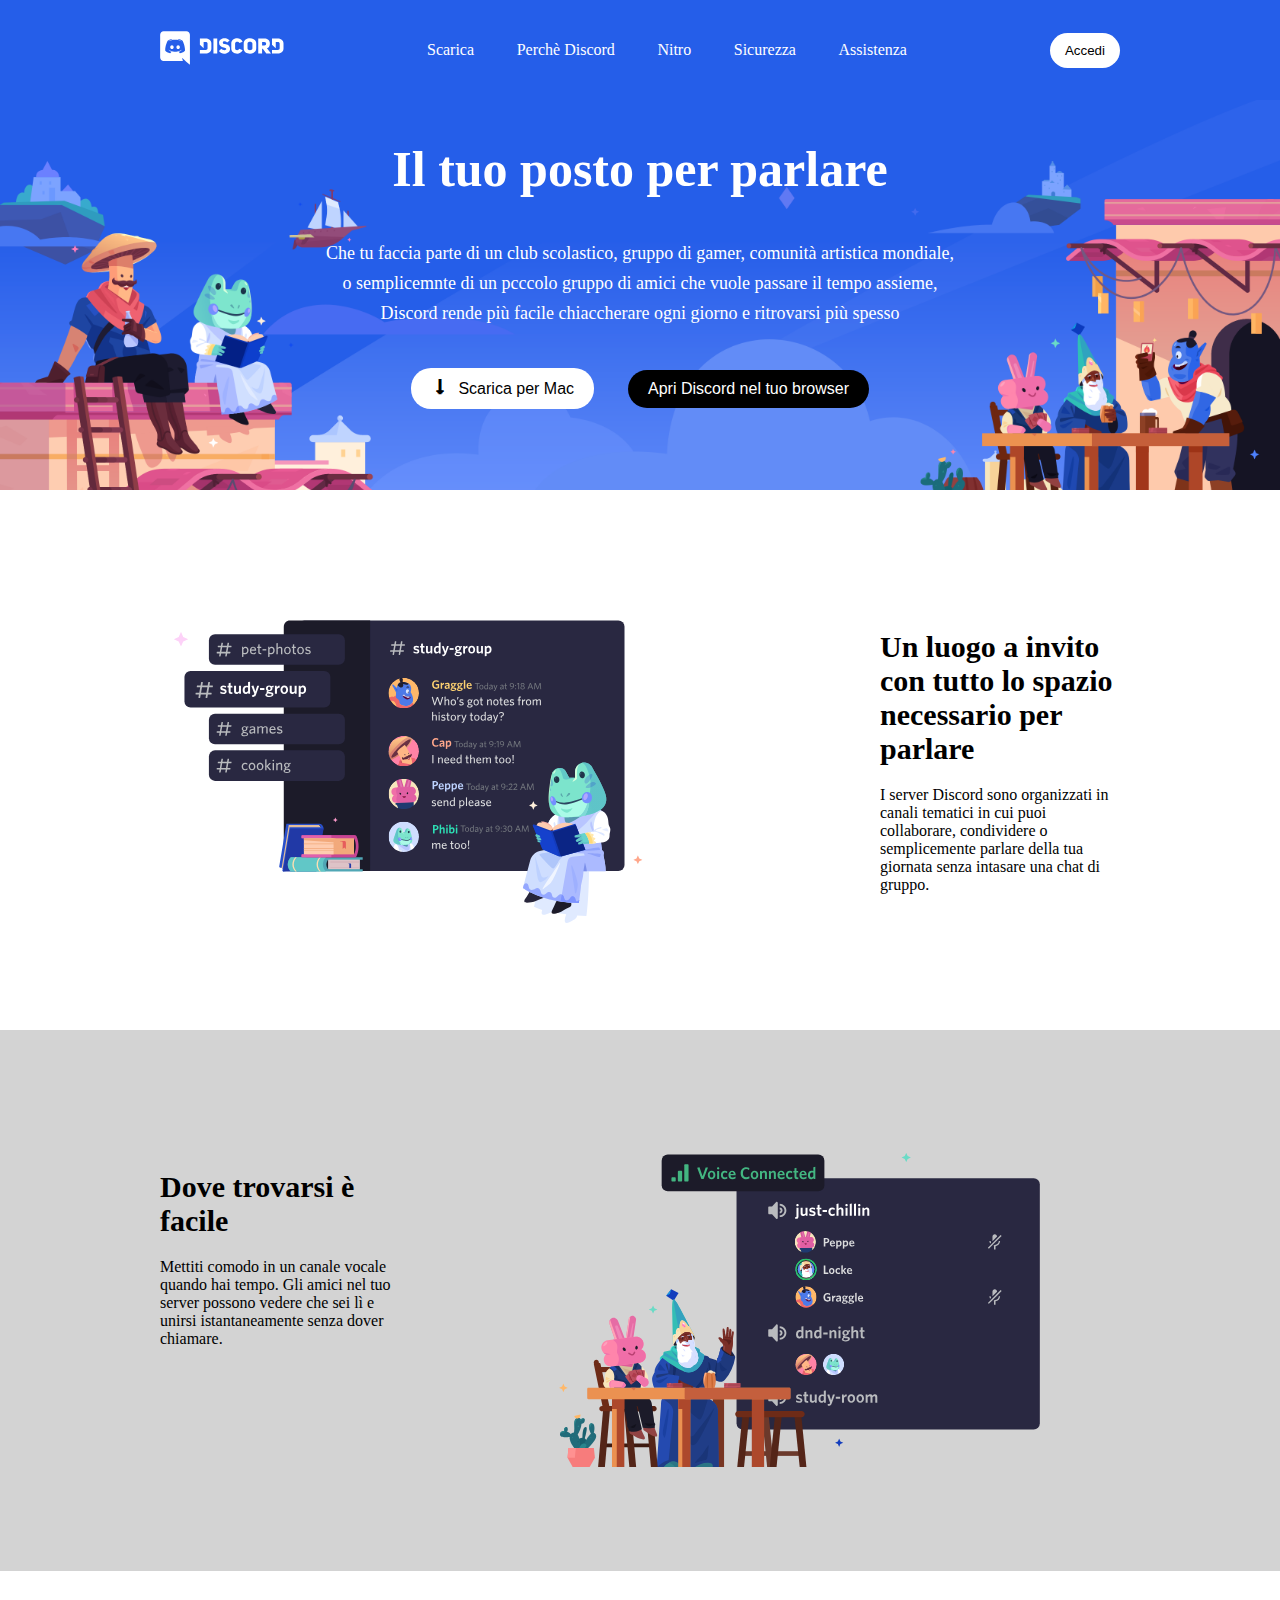
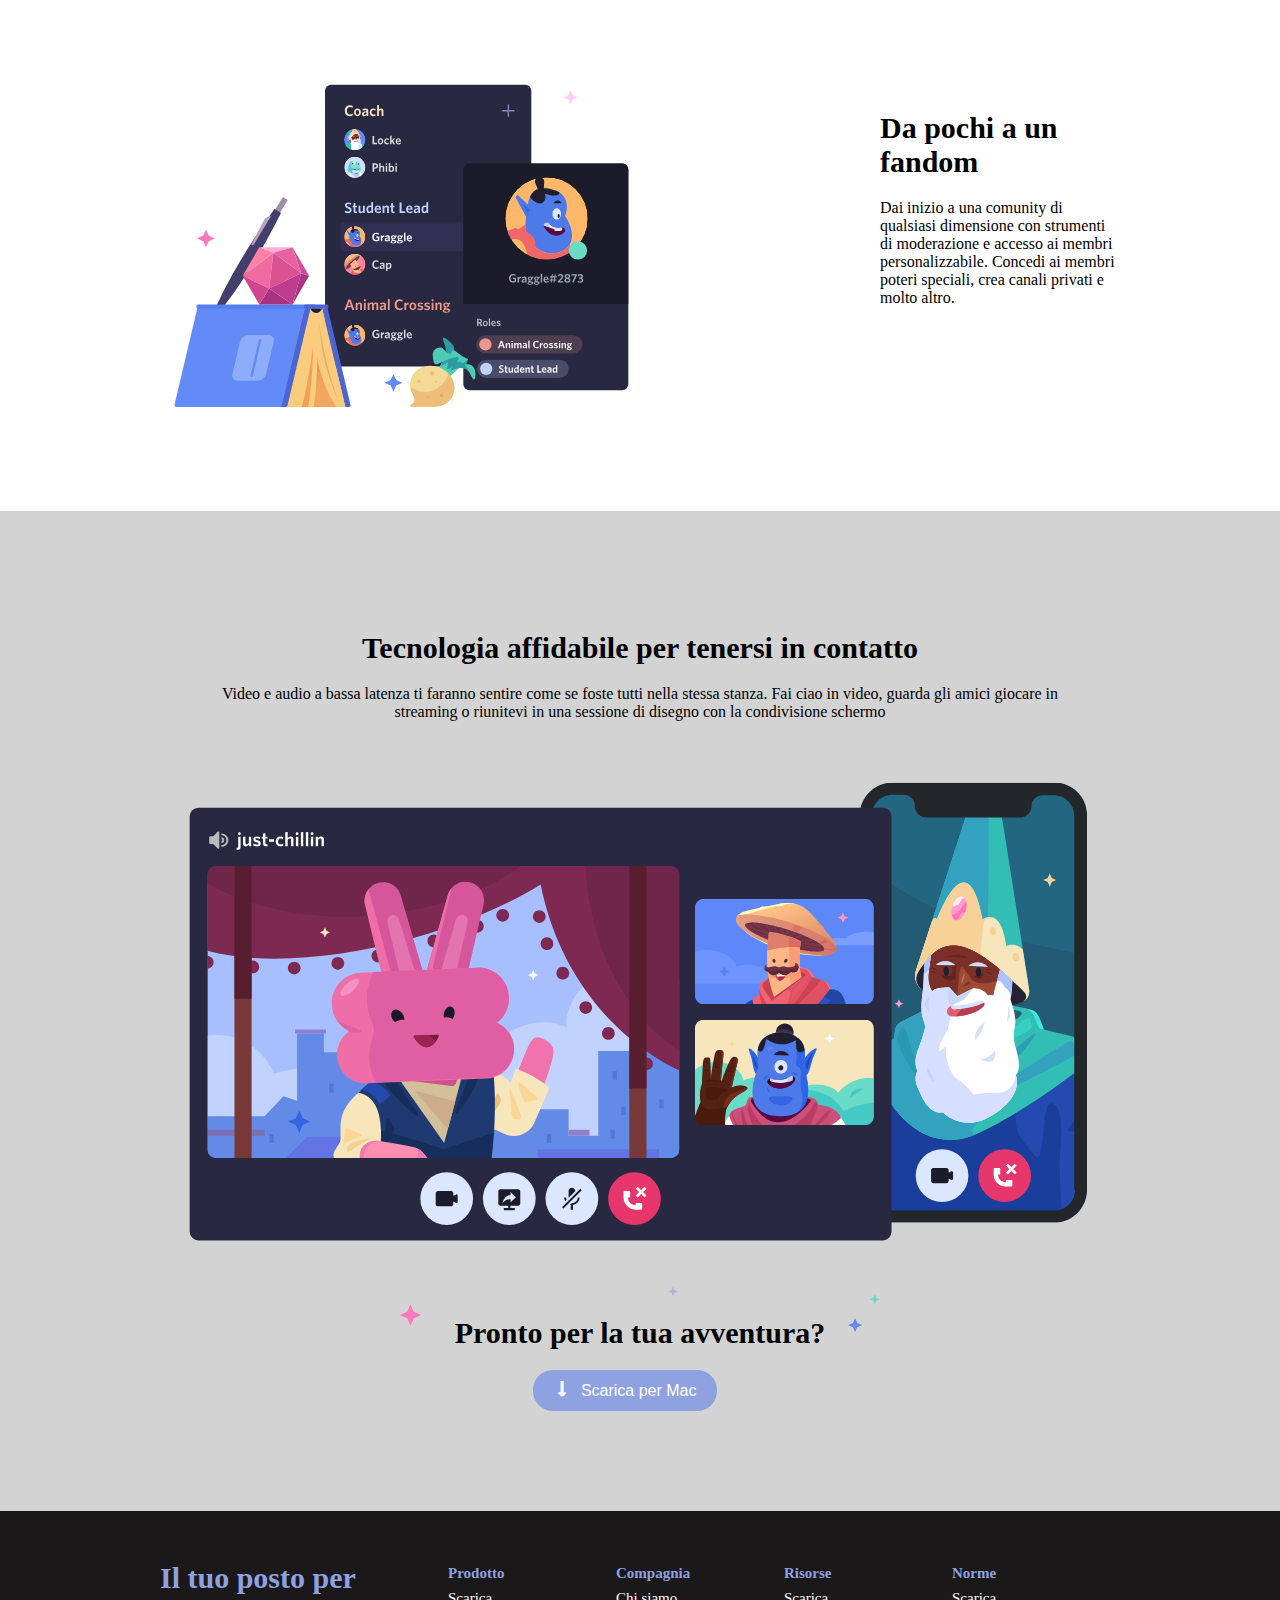
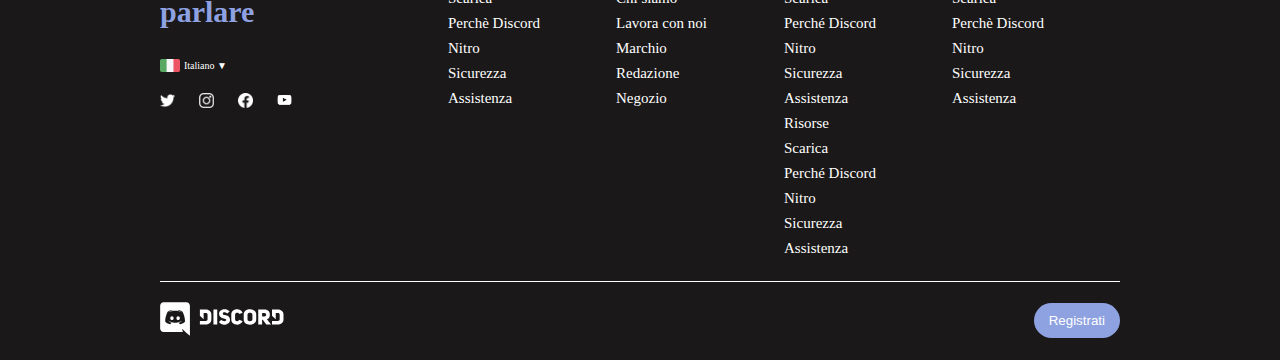
==== commit e40d6c05: "exercise done" ====
--- a/index.html
+++ b/index.html
@@ -24,7 +24,7 @@
                         </ul>
                     </div>
                     <div class="col-button">
-                        <button class="login">Accedi</button>
+                        <button class="btn-login btn-login-white">Accedi</button>
                     </div>
                 </div>
             </div>
@@ -105,12 +105,12 @@
             </div>
         </main>
         <footer>
-            <div class="container padding-vertical-100">
+            <div class="container padding-vertical-50">
                 <div class="row align-top">
                     <div class="col-social">
                         <h2 class="padding-bottom-20 font-color">Il tuo posto per parlare</h2>
                         <img class="italy" src="./img/ita.png" alt="">
-                        <span>Italiano</span>
+                        <span class="txt-italian">Italiano </span>
                         <div class="social">
                             <img src="./img/twitter.png" alt="">
                             <img src="./img/instagram.png" alt="">
@@ -172,7 +172,7 @@
                         <img src="./img/logo.svg" alt="">
                     </div>
                     <div class="col-login">
-                        <button class="login">Registrati</button>
+                        <button class="btn-login btn-login-lightblue">Registrati</button>
                     </div>
                 </div>
             </div>
--- a/css/style.css
+++ b/css/style.css
@@ -26,6 +26,10 @@
     padding: 20px 0;
 }
 
+.padding-vertical-50{
+    padding: 50px 0px 20px 0px;
+}
+
 .padding-vertical-100{
     padding: 100px 0;
 }
@@ -79,12 +83,15 @@
     color: #ffffff;
 }
 
-.login{
-    background-color: #ffffff;
-    color: #000000;
+.btn-login{
     border: none;
     border-radius: 20px;
     padding: 10px 15px;
+}
+
+.btn-login-white{
+    background-color: #ffffff;
+    color: #000000;
 }
 
 /* fine header */
@@ -193,7 +200,8 @@
 }
 
 footer li{
-    line-height: 30px;
+    line-height: 25px;
+    font-size: 15px;
 }
 
 .col-social{
@@ -212,14 +220,23 @@
 
 .social img{
     margin-right: 20px;
-    width: 20px;
+    width: 15px;
     padding: 10px 0;
 }
 
 span{
-    font-size: 12px;
+    font-size: 10px;
 }
 
 .border-top-white{
     border-top: 1px solid #ffffff
+}
+
+.btn-login-lightblue{
+    background-color: #8EA1E1;
+    color:#ffffff;
+}
+
+.txt-italian::after{
+    content: '\25BC';
 }